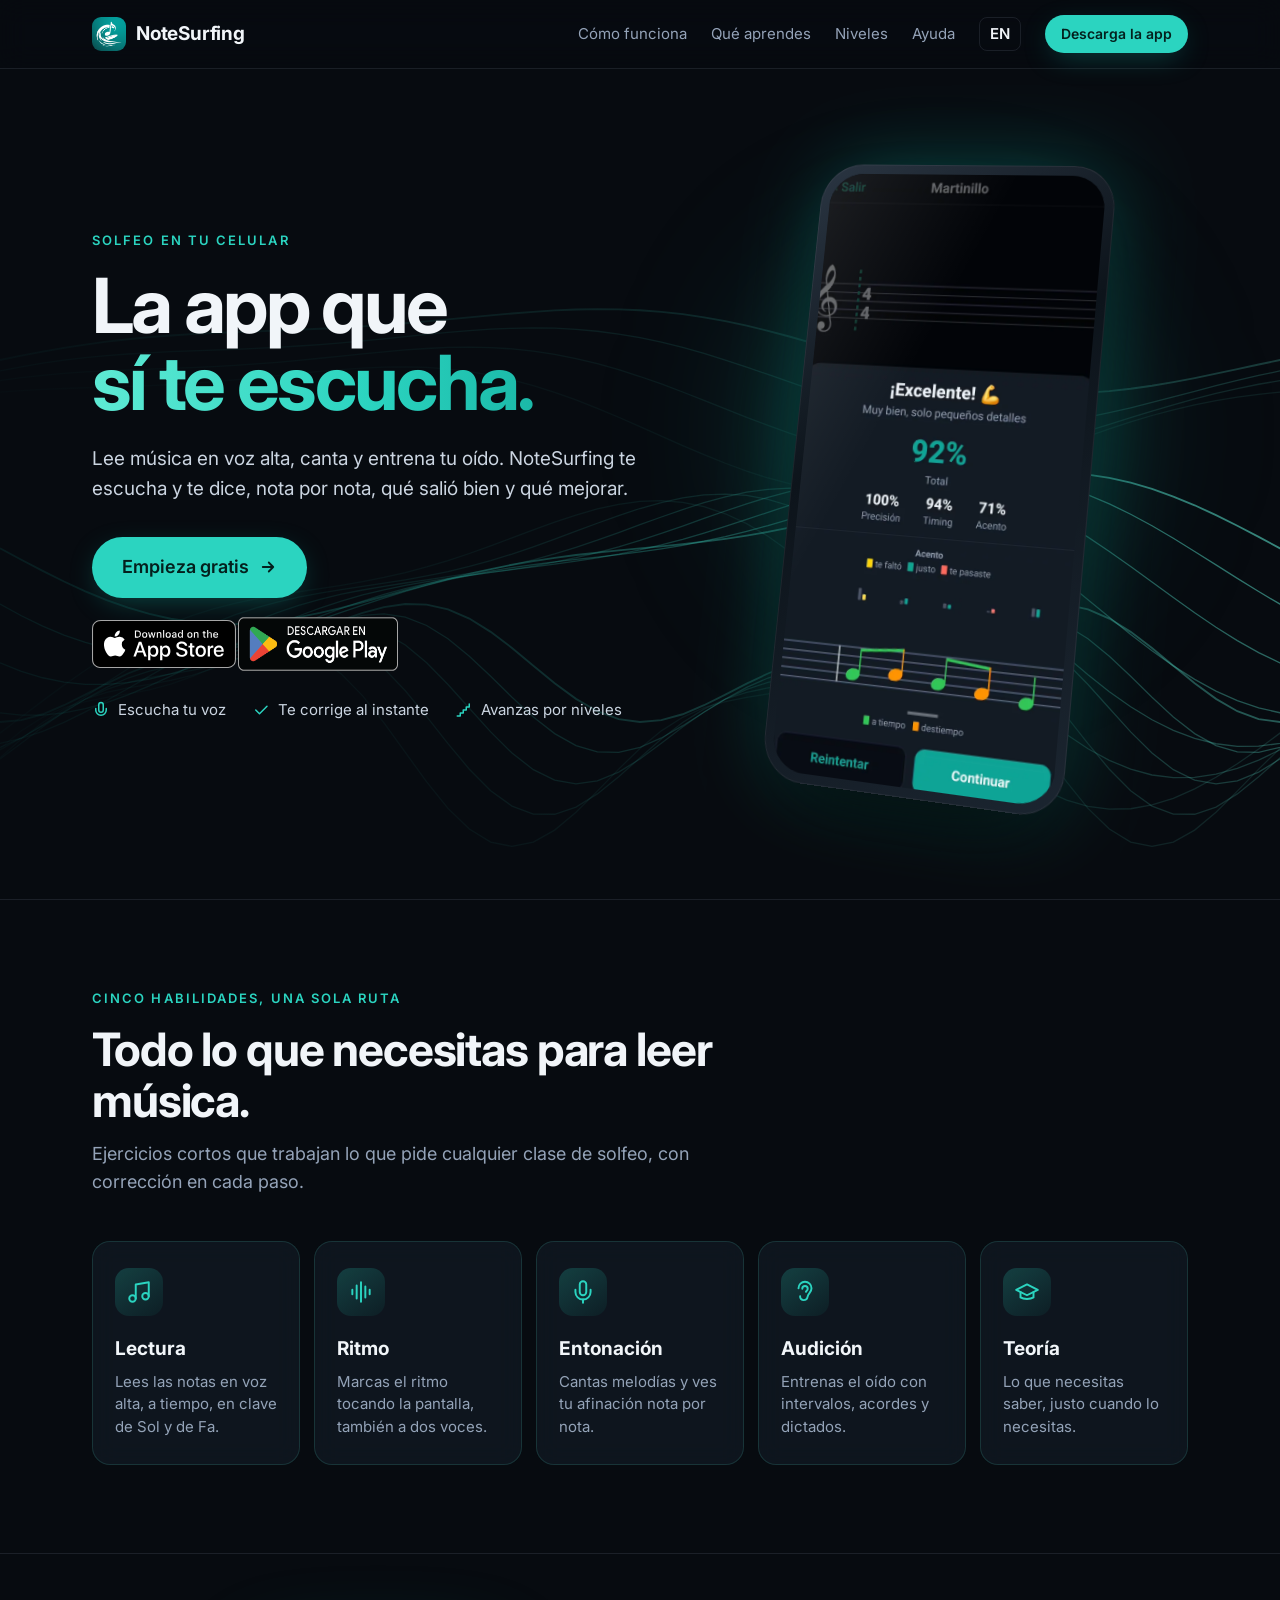
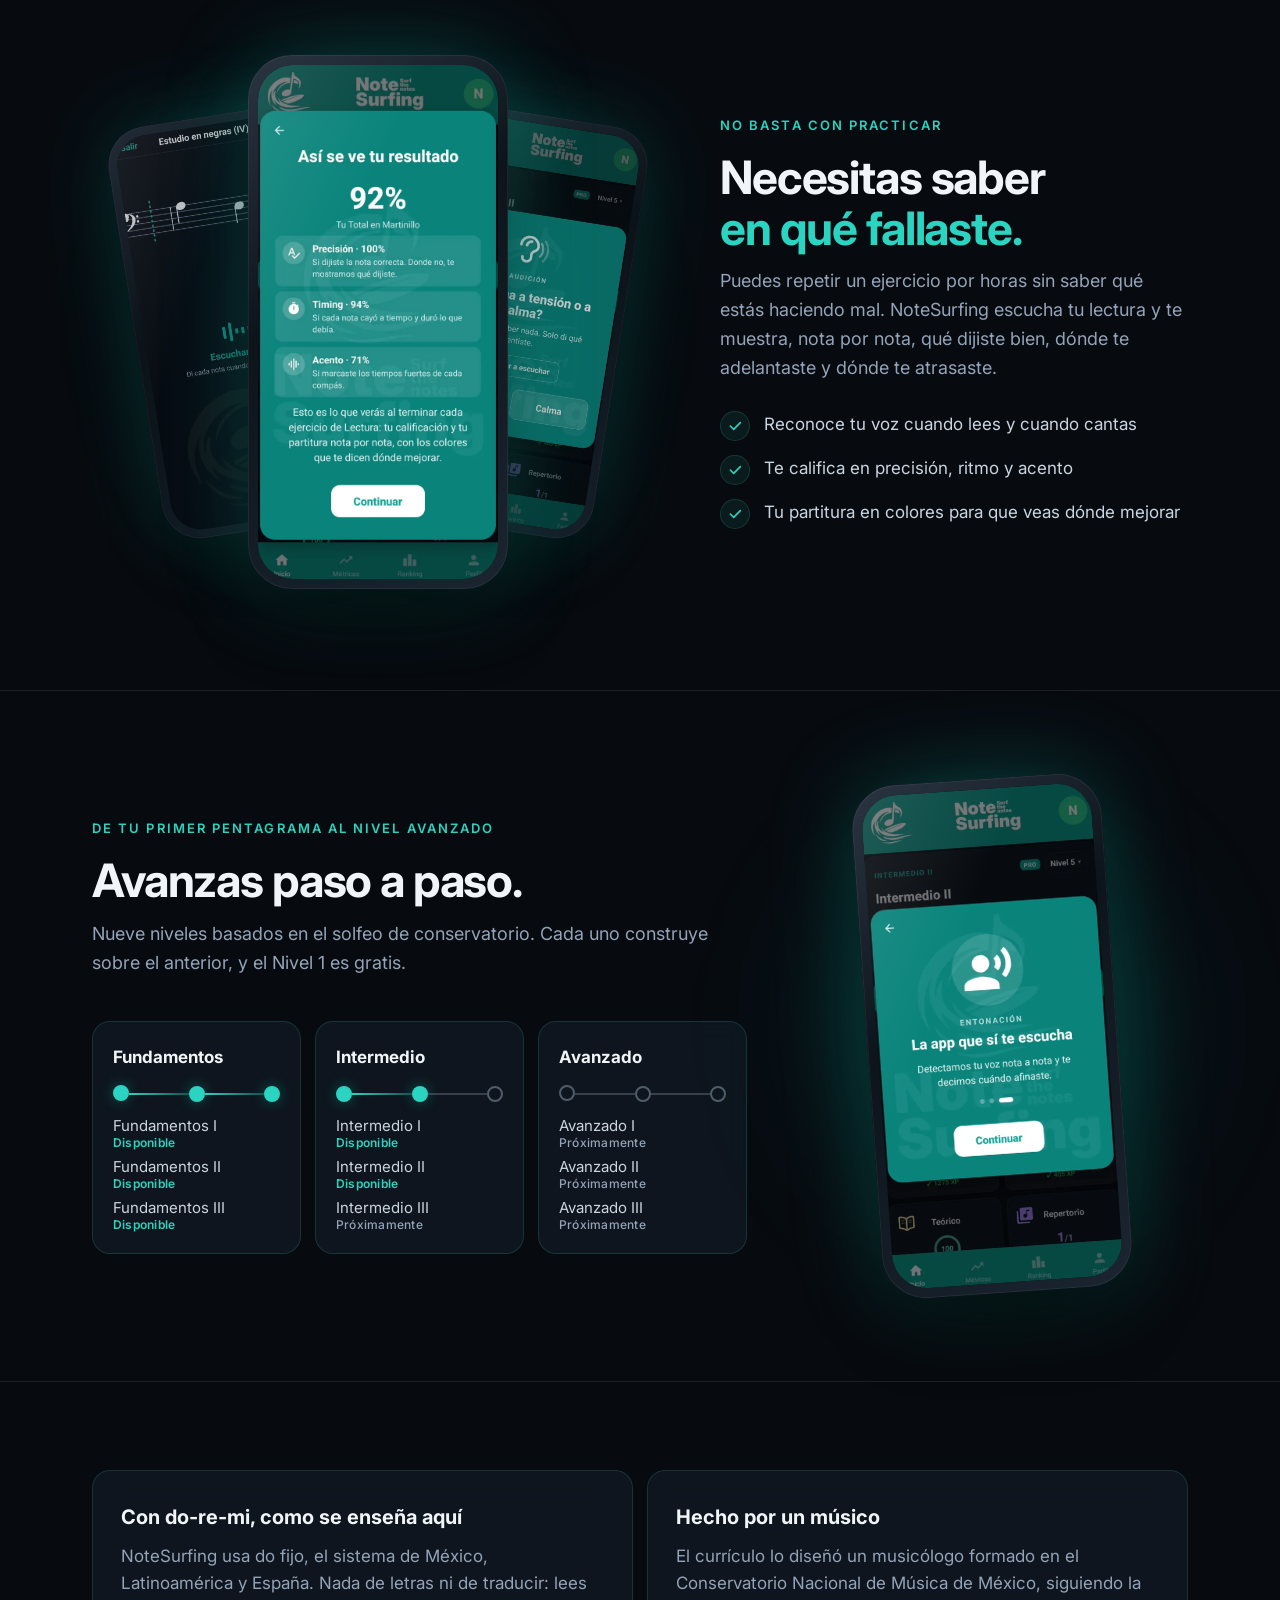
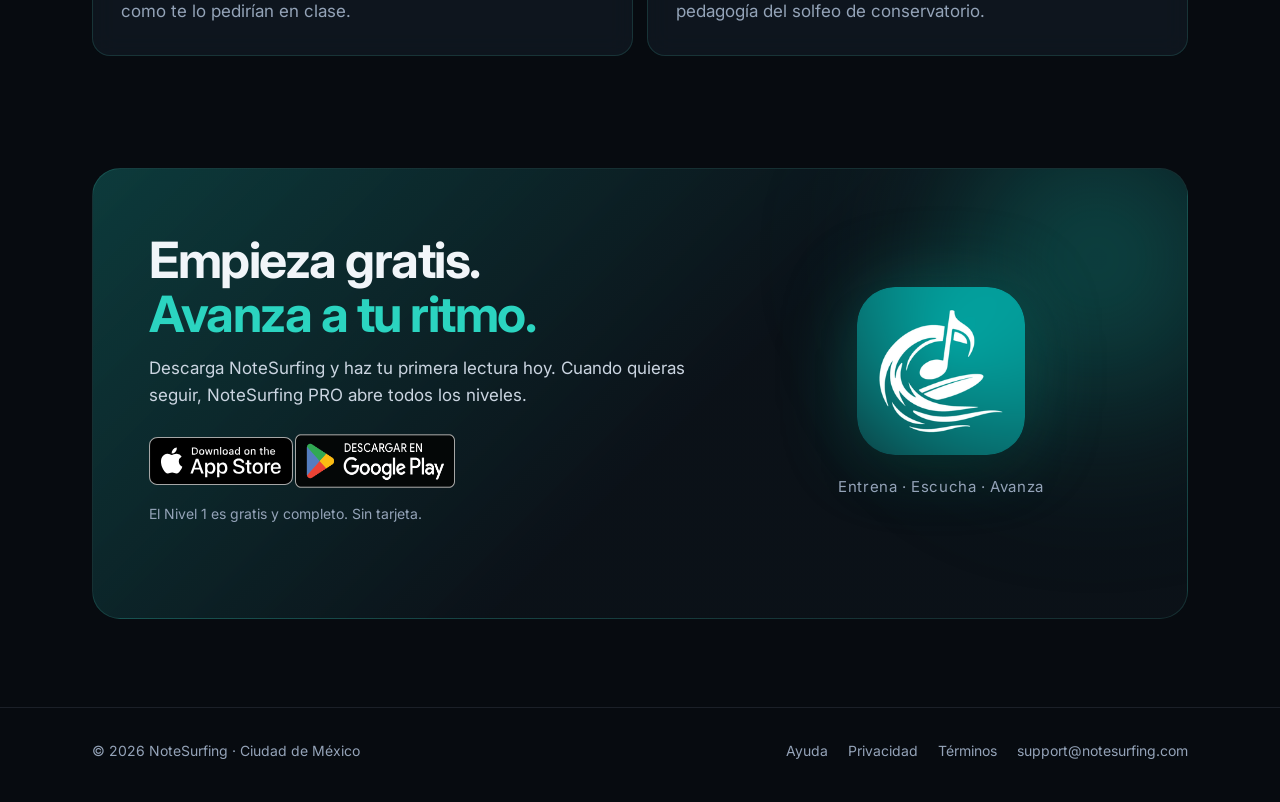
==== index.html @ f4fedfe6 "Portada con pantalla de resultado, sin etiquetas flotantes; abanico con el desglose del resultado Co" ====
<!DOCTYPE html>
<html lang="es">
<head>
  <meta charset="UTF-8">
  <meta name="viewport" content="width=device-width, initial-scale=1">
  <title>NoteSurfing · La app que sí te escucha</title>
  <meta name="description" content="Aprende a leer música, entona y entrena tu oído. NoteSurfing te escucha y te corrige nota por nota. Nivel 1 gratis en iPhone y Android.">
  <link rel="canonical" href="https://notesurfing.com/">
  <link rel="alternate" hreflang="es" href="https://notesurfing.com/">
  <link rel="alternate" hreflang="en" href="https://notesurfing.com/en/">
  <link rel="icon" href="/favicon.ico" sizes="any">
  <link rel="icon" type="image/png" href="/assets/img/favicon-32.png">
  <link rel="apple-touch-icon" href="/assets/img/apple-touch-icon.png">
  <meta name="theme-color" content="#070B10">
  <meta property="og:type" content="website">
  <meta property="og:site_name" content="NoteSurfing">
  <meta property="og:locale" content="es_MX">
  <meta property="og:url" content="https://notesurfing.com/">
  <meta property="og:title" content="NoteSurfing · La app que sí te escucha">
  <meta property="og:description" content="Lee música en voz alta, canta y entrena tu oído. La app te escucha y te corrige nota por nota. Nivel 1 gratis.">
  <meta property="og:image" content="https://notesurfing.com/assets/img/og.png">
  <meta property="og:image:width" content="1200">
  <meta property="og:image:height" content="630">
  <meta name="twitter:card" content="summary_large_image">
  <link rel="preconnect" href="https://fonts.googleapis.com">
  <link rel="preconnect" href="https://fonts.gstatic.com" crossorigin>
  <link href="https://fonts.googleapis.com/css2?family=Inter:wght@400;500;600;700&display=swap" rel="stylesheet">
  <link rel="stylesheet" href="/assets/site.css">
  <!-- Cloudflare Web Analytics: snippet pendiente -->
</head>
<body>
  <header class="site-header">
    <div class="wrap">
      <a class="brand" href="/"><img src="/assets/img/app-icon.png" alt="">NoteSurfing</a>
      <nav class="nav">
        <a class="hide-md" href="#como-funciona">Cómo funciona</a><a class="hide-md" href="#que-aprendes">Qué aprendes</a><a class="hide-md" href="#niveles">Niveles</a><a class="hide-sm" href="/soporte">Ayuda</a>
        <a class="lang" href="/en/" hreflang="en" lang="en">EN</a>
        <a class="btn btn-primary hide-sm" href="#descargar">Descarga la app</a>
      </nav>
    </div>
  </header>

  <main>
    <section class="hero">
      <div class="waves"><svg class="w1" viewBox="0 0 2880 900" preserveAspectRatio="none" aria-hidden="true"><defs><linearGradient id="wg" x1="0" x2="1"><stop offset="0" stop-color="#10A697" stop-opacity=".2"/><stop offset=".5" stop-color="#5EEAD4"/><stop offset="1" stop-color="#10A697" stop-opacity=".2"/></linearGradient></defs><polyline points="0,520.0 24,532.4 48,544.5 72,556.0 96,566.7 120,576.2 144,584.4 168,591.2 192,596.4 216,599.9 240,601.8 264,602.2 288,601.0 312,598.4 336,594.7 360,590.0 384,584.5 408,578.5 432,572.2 456,565.7 480,559.4 504,553.3 528,547.7 552,542.5 576,537.8 600,533.8 624,530.3 648,527.2 672,524.6 696,522.2 720,520.0 744,517.8 768,515.4 792,512.8 816,509.7 840,506.2 864,502.2 888,497.5 912,492.3 936,486.7 960,480.6 984,474.3 1008,467.8 1032,461.5 1056,455.5 1080,450.0 1104,445.3 1128,441.6 1152,439.0 1176,437.8 1200,438.2 1224,440.1 1248,443.6 1272,448.8 1296,455.6 1320,463.8 1344,473.3 1368,484.0 1392,495.5 1416,507.6 1440,520.0 1464,532.4 1488,544.5 1512,556.0 1536,566.7 1560,576.2 1584,584.4 1608,591.2 1632,596.4 1656,599.9 1680,601.8 1704,602.2 1728,601.0 1752,598.4 1776,594.7 1800,590.0 1824,584.5 1848,578.5 1872,572.2 1896,565.7 1920,559.4 1944,553.3 1968,547.7 1992,542.5 2016,537.8 2040,533.8 2064,530.3 2088,527.2 2112,524.6 2136,522.2 2160,520.0 2184,517.8 2208,515.4 2232,512.8 2256,509.7 2280,506.2 2304,502.2 2328,497.5 2352,492.3 2376,486.7 2400,480.6 2424,474.3 2448,467.8 2472,461.5 2496,455.5 2520,450.0 2544,445.3 2568,441.6 2592,439.0 2616,437.8 2640,438.2 2664,440.1 2688,443.6 2712,448.8 2736,455.6 2760,463.8 2784,473.3 2808,484.0 2832,495.5 2856,507.6 2880,520.0" fill="none" stroke="url(#wg)" stroke-width="2" opacity="0.55"/><polyline points="0,580.5 24,593.1 48,604.4 72,614.1 96,622.1 120,628.2 144,632.3 168,634.5 192,634.7 216,633.2 240,630.0 264,625.4 288,619.5 312,612.7 336,605.3 360,597.4 384,589.4 408,581.5 432,573.9 456,566.7 480,560.2 504,554.3 528,549.2 552,544.8 576,540.9 600,537.6 624,534.7 648,532.1 672,529.5 696,526.8 720,523.9 744,520.5 768,516.7 792,512.3 816,507.2 840,501.5 864,495.3 888,488.5 912,481.5 936,474.3 960,467.3 984,460.5 1008,454.4 1032,449.1 1056,445.0 1080,442.2 1104,441.0 1128,441.5 1152,443.8 1176,448.0 1200,454.1 1224,462.1 1248,471.8 1272,483.0 1296,495.5 1320,509.1 1344,523.4 1368,538.0 1392,552.6 1416,566.9 1440,580.5 1464,593.1 1488,604.4 1512,614.1 1536,622.1 1560,628.2 1584,632.3 1608,634.5 1632,634.7 1656,633.2 1680,630.0 1704,625.4 1728,619.5 1752,612.7 1776,605.3 1800,597.4 1824,589.4 1848,581.5 1872,573.9 1896,566.7 1920,560.2 1944,554.3 1968,549.2 1992,544.8 2016,540.9 2040,537.6 2064,534.7 2088,532.1 2112,529.5 2136,526.8 2160,523.9 2184,520.5 2208,516.7 2232,512.3 2256,507.2 2280,501.5 2304,495.3 2328,488.5 2352,481.5 2376,474.3 2400,467.3 2424,460.5 2448,454.4 2472,449.1 2496,445.0 2520,442.2 2544,441.0 2568,441.5 2592,443.8 2616,448.0 2640,454.1 2664,462.1 2688,471.8 2712,483.0 2736,495.5 2760,509.1 2784,523.4 2808,538.0 2832,552.6 2856,566.9 2880,580.5" fill="none" stroke="url(#wg)" stroke-width="1.4" opacity="0.48"/><polyline points="0,644.3 24,653.4 48,660.4 72,665.1 96,667.5 120,667.7 144,665.8 168,661.8 192,656.2 216,649.2 240,641.0 264,632.0 288,622.5 312,612.8 336,603.1 360,593.9 384,585.2 408,577.2 432,570.0 456,563.7 480,558.2 504,553.5 528,549.5 552,546.1 576,543.0 600,540.0 624,537.1 648,533.9 672,530.4 696,526.3 720,521.6 744,516.2 768,510.2 792,503.5 816,496.3 840,488.7 864,480.9 888,473.3 912,465.9 936,459.3 960,453.5 984,449.0 1008,446.1 1032,444.8 1056,445.5 1080,448.3 1104,453.2 1128,460.2 1152,469.4 1176,480.5 1200,493.4 1224,507.8 1248,523.4 1272,539.8 1296,556.6 1320,573.4 1344,589.9 1368,605.6 1392,620.1 1416,633.1 1440,644.3 1464,653.4 1488,660.4 1512,665.1 1536,667.5 1560,667.7 1584,665.8 1608,661.8 1632,656.2 1656,649.2 1680,641.0 1704,632.0 1728,622.5 1752,612.8 1776,603.1 1800,593.9 1824,585.2 1848,577.2 1872,570.0 1896,563.7 1920,558.2 1944,553.5 1968,549.5 1992,546.1 2016,543.0 2040,540.0 2064,537.1 2088,533.9 2112,530.4 2136,526.3 2160,521.6 2184,516.2 2208,510.2 2232,503.5 2256,496.3 2280,488.7 2304,480.9 2328,473.3 2352,465.9 2376,459.3 2400,453.5 2424,449.0 2448,446.1 2472,444.8 2496,445.5 2520,448.3 2544,453.2 2568,460.2 2592,469.4 2616,480.5 2640,493.4 2664,507.8 2688,523.4 2712,539.8 2736,556.6 2760,573.4 2784,589.9 2808,605.6 2832,620.1 2856,633.1 2880,644.3" fill="none" stroke="url(#wg)" stroke-width="1.4" opacity="0.41"/><polyline points="0,698.4 24,701.0 48,701.0 72,698.6 96,693.9 120,687.3 144,678.9 168,669.3 192,658.6 216,647.3 240,635.8 264,624.4 288,613.4 312,603.0 336,593.4 360,584.8 384,577.2 408,570.6 432,565.0 456,560.3 480,556.2 504,552.7 528,549.4 552,546.2 576,542.9 600,539.2 624,535.0 648,530.2 672,524.6 696,518.3 720,511.4 744,503.8 768,495.8 792,487.6 816,479.5 840,471.7 864,464.6 888,458.5 912,453.7 936,450.6 960,449.4 984,450.3 1008,453.6 1032,459.2 1056,467.2 1080,477.5 1104,490.0 1128,504.6 1152,520.8 1176,538.3 1200,556.8 1224,575.8 1248,594.8 1272,613.4 1296,631.1 1320,647.5 1344,662.2 1368,674.9 1392,685.3 1416,693.1 1440,698.4 1464,701.0 1488,701.0 1512,698.6 1536,693.9 1560,687.3 1584,678.9 1608,669.3 1632,658.6 1656,647.3 1680,635.8 1704,624.4 1728,613.4 1752,603.0 1776,593.4 1800,584.8 1824,577.2 1848,570.6 1872,565.0 1896,560.3 1920,556.2 1944,552.7 1968,549.4 1992,546.2 2016,542.9 2040,539.2 2064,535.0 2088,530.2 2112,524.6 2136,518.3 2160,511.4 2184,503.8 2208,495.8 2232,487.6 2256,479.5 2280,471.7 2304,464.6 2328,458.5 2352,453.7 2376,450.6 2400,449.4 2424,450.3 2448,453.6 2472,459.2 2496,467.2 2520,477.5 2544,490.0 2568,504.6 2592,520.8 2616,538.3 2640,556.8 2664,575.8 2688,594.8 2712,613.4 2736,631.1 2760,647.5 2784,662.2 2808,674.9 2832,685.3 2856,693.1 2880,698.4" fill="none" stroke="url(#wg)" stroke-width="1.4" opacity="0.34"/><polyline points="0,731.7 24,726.2 48,718.5 72,708.8 96,697.5 120,685.1 144,672.0 168,658.6 192,645.2 216,632.3 240,620.1 264,608.8 288,598.7 312,589.7 336,582.0 360,575.4 384,569.8 408,565.2 432,561.2 456,557.6 480,554.3 504,550.8 528,547.1 552,542.9 576,538.0 600,532.4 624,526.1 648,518.9 672,511.2 696,502.9 720,494.4 744,486.0 768,477.9 792,470.4 816,464.1 840,459.1 864,456.0 888,454.8 912,456.0 936,459.7 960,466.0 984,474.9 1008,486.4 1032,500.3 1056,516.5 1080,534.5 1104,553.9 1128,574.5 1152,595.6 1176,616.8 1200,637.5 1224,657.2 1248,675.5 1272,691.9 1296,706.0 1320,717.5 1344,726.2 1368,732.0 1392,734.8 1416,734.6 1440,731.7 1464,726.2 1488,718.5 1512,708.8 1536,697.5 1560,685.1 1584,672.0 1608,658.6 1632,645.2 1656,632.3 1680,620.1 1704,608.8 1728,598.7 1752,589.7 1776,582.0 1800,575.4 1824,569.8 1848,565.2 1872,561.2 1896,557.6 1920,554.3 1944,550.8 1968,547.1 1992,542.9 2016,538.0 2040,532.4 2064,526.1 2088,518.9 2112,511.2 2136,502.9 2160,494.4 2184,486.0 2208,477.9 2232,470.4 2256,464.1 2280,459.1 2304,456.0 2328,454.8 2352,456.0 2376,459.7 2400,466.0 2424,474.9 2448,486.4 2472,500.3 2496,516.5 2520,534.5 2544,553.9 2568,574.5 2592,595.6 2616,616.8 2640,637.5 2664,657.2 2688,675.5 2712,691.9 2736,706.0 2760,717.5 2784,726.2 2808,732.0 2832,734.8 2856,734.6 2880,731.7" fill="none" stroke="url(#wg)" stroke-width="1.4" opacity="0.28"/><polyline points="0,738.6 24,725.7 48,711.5 72,696.4 96,681.0 120,665.6 144,650.7 168,636.5 192,623.5 216,611.7 240,601.3 264,592.3 288,584.7 312,578.3 336,573.0 360,568.6 384,564.7 408,561.2 432,557.8 456,554.1 480,549.9 504,545.2 528,539.7 552,533.3 576,526.2 600,518.4 624,510.1 648,501.4 672,492.8 696,484.5 720,476.8 744,470.3 768,465.3 792,462.1 816,461.1 840,462.6 864,466.8 888,473.8 912,483.6 936,496.2 960,511.5 984,529.1 1008,548.9 1032,570.3 1056,592.8 1080,616.0 1104,639.3 1128,662.0 1152,683.7 1176,703.8 1200,721.9 1224,737.4 1248,750.0 1272,759.6 1296,765.9 1320,768.8 1344,768.5 1368,765.0 1392,758.7 1416,749.7 1440,738.6 1464,725.7 1488,711.5 1512,696.4 1536,681.0 1560,665.6 1584,650.7 1608,636.5 1632,623.5 1656,611.7 1680,601.3 1704,592.3 1728,584.7 1752,578.3 1776,573.0 1800,568.6 1824,564.7 1848,561.2 1872,557.8 1896,554.1 1920,549.9 1944,545.2 1968,539.7 1992,533.3 2016,526.2 2040,518.4 2064,510.1 2088,501.4 2112,492.8 2136,484.5 2160,476.8 2184,470.3 2208,465.3 2232,462.1 2256,461.1 2280,462.6 2304,466.8 2328,473.8 2352,483.6 2376,496.2 2400,511.5 2424,529.1 2448,548.9 2472,570.3 2496,592.8 2520,616.0 2544,639.3 2568,662.0 2592,683.7 2616,703.8 2640,721.9 2664,737.4 2688,750.0 2712,759.6 2736,765.9 2760,768.8 2784,768.5 2808,765.0 2832,758.7 2856,749.7 2880,738.6" fill="none" stroke="url(#wg)" stroke-width="1.4" opacity="0.21"/><polyline points="0,720.5 24,703.0 48,685.5 72,668.4 96,652.3 120,637.4 144,623.8 168,611.9 192,601.6 216,592.9 240,585.6 264,579.7 288,574.8 312,570.7 336,567.1 360,563.7 384,560.1 408,556.2 432,551.6 456,546.3 480,540.2 504,533.3 528,525.6 552,517.3 576,508.7 600,500.0 624,491.6 648,483.9 672,477.3 696,472.3 720,469.1 744,468.3 768,470.2 792,474.8 816,482.5 840,493.2 864,506.9 888,523.5 912,542.6 936,564.0 960,587.3 984,611.7 1008,636.9 1032,662.3 1056,687.0 1080,710.7 1104,732.6 1128,752.2 1152,769.1 1176,782.9 1200,793.2 1224,800.0 1248,803.0 1272,802.5 1296,798.4 1320,791.2 1344,781.0 1368,768.4 1392,753.7 1416,737.6 1440,720.5 1464,703.0 1488,685.5 1512,668.4 1536,652.3 1560,637.4 1584,623.8 1608,611.9 1632,601.6 1656,592.9 1680,585.6 1704,579.7 1728,574.8 1752,570.7 1776,567.1 1800,563.7 1824,560.1 1848,556.2 1872,551.6 1896,546.3 1920,540.2 1944,533.3 1968,525.6 1992,517.3 2016,508.7 2040,500.0 2064,491.6 2088,483.9 2112,477.3 2136,472.3 2160,469.1 2184,468.3 2208,470.2 2232,474.8 2256,482.5 2280,493.2 2304,506.9 2328,523.5 2352,542.6 2376,564.0 2400,587.3 2424,611.7 2448,636.9 2472,662.3 2496,687.0 2520,710.7 2544,732.6 2568,752.2 2592,769.1 2616,782.9 2640,793.2 2664,800.0 2688,803.0 2712,802.5 2736,798.4 2760,791.2 2784,781.0 2808,768.4 2832,753.7 2856,737.6 2880,720.5" fill="none" stroke="url(#wg)" stroke-width="1.4" opacity="0.14"/></svg><svg class="w2" viewBox="0 0 2880 900" preserveAspectRatio="none" aria-hidden="true"><defs><linearGradient id="wg" x1="0" x2="1"><stop offset="0" stop-color="#10A697" stop-opacity=".2"/><stop offset=".5" stop-color="#5EEAD4"/><stop offset="1" stop-color="#10A697" stop-opacity=".2"/></linearGradient></defs><polyline points="0,708.4 24,706.4 48,700.0 72,690.2 96,678.7 120,666.8 144,655.8 168,646.6 192,639.5 216,634.3 240,630.6 264,627.4 288,623.8 312,619.2 336,613.2 360,605.9 384,597.9 408,590.1 432,583.8 456,580.4 480,581.0 504,586.2 528,596.2 552,610.6 576,628.1 600,647.3 624,666.4 648,683.3 672,696.7 696,705.2 720,708.4 744,706.4 768,700.0 792,690.2 816,678.7 840,666.8 864,655.8 888,646.6 912,639.5 936,634.3 960,630.6 984,627.4 1008,623.8 1032,619.2 1056,613.2 1080,605.9 1104,597.9 1128,590.1 1152,583.8 1176,580.4 1200,581.0 1224,586.2 1248,596.2 1272,610.6 1296,628.1 1320,647.3 1344,666.4 1368,683.3 1392,696.7 1416,705.2 1440,708.4 1464,706.4 1488,700.0 1512,690.2 1536,678.7 1560,666.8 1584,655.8 1608,646.6 1632,639.5 1656,634.3 1680,630.6 1704,627.4 1728,623.8 1752,619.2 1776,613.2 1800,605.9 1824,597.9 1848,590.1 1872,583.8 1896,580.4 1920,581.0 1944,586.2 1968,596.2 1992,610.6 2016,628.1 2040,647.3 2064,666.4 2088,683.3 2112,696.7 2136,705.2 2160,708.4 2184,706.4 2208,700.0 2232,690.2 2256,678.7 2280,666.8 2304,655.8 2328,646.6 2352,639.5 2376,634.3 2400,630.6 2424,627.4 2448,623.8 2472,619.2 2496,613.2 2520,605.9 2544,597.9 2568,590.1 2592,583.8 2616,580.4 2640,581.0 2664,586.2 2688,596.2 2712,610.6 2736,628.1 2760,647.3 2784,666.4 2808,683.3 2832,696.7 2856,705.2 2880,708.4" fill="none" stroke="url(#wg)" stroke-width="2" opacity="0.35"/><polyline points="0,735.9 24,725.7 48,712.4 72,697.8 96,683.5 120,670.9 144,660.7 168,653.2 192,647.9 216,644.0 240,640.4 264,636.2 288,630.6 312,623.4 336,615.0 360,606.1 384,598.2 408,592.8 432,591.2 456,594.7 480,603.7 504,618.1 528,637.0 552,658.8 576,681.5 600,703.0 624,721.0 648,734.0 672,740.9 696,741.3 720,735.9 744,725.7 768,712.4 792,697.8 816,683.5 840,670.9 864,660.7 888,653.2 912,647.9 936,644.0 960,640.4 984,636.2 1008,630.6 1032,623.4 1056,615.0 1080,606.1 1104,598.2 1128,592.8 1152,591.2 1176,594.7 1200,603.7 1224,618.1 1248,637.0 1272,658.8 1296,681.5 1320,703.0 1344,721.0 1368,734.0 1392,740.9 1416,741.3 1440,735.9 1464,725.7 1488,712.4 1512,697.8 1536,683.5 1560,670.9 1584,660.7 1608,653.2 1632,647.9 1656,644.0 1680,640.4 1704,636.2 1728,630.6 1752,623.4 1776,615.0 1800,606.1 1824,598.2 1848,592.8 1872,591.2 1896,594.7 1920,603.7 1944,618.1 1968,637.0 1992,658.8 2016,681.5 2040,703.0 2064,721.0 2088,734.0 2112,740.9 2136,741.3 2160,735.9 2184,725.7 2208,712.4 2232,697.8 2256,683.5 2280,670.9 2304,660.7 2328,653.2 2352,647.9 2376,644.0 2400,640.4 2424,636.2 2448,630.6 2472,623.4 2496,615.0 2520,606.1 2544,598.2 2568,592.8 2592,591.2 2616,594.7 2640,603.7 2664,618.1 2688,637.0 2712,658.8 2736,681.5 2760,703.0 2784,721.0 2808,734.0 2832,740.9 2856,741.3 2880,735.9" fill="none" stroke="url(#wg)" stroke-width="1.4" opacity="0.29"/><polyline points="0,748.5 24,731.5 48,713.9 72,697.5 96,683.7 120,673.0 144,665.4 168,660.2 192,656.2 216,652.3 240,647.4 264,640.8 288,632.6 312,623.3 336,614.2 360,606.9 384,603.1 408,604.2 432,611.4 456,624.9 480,644.1 504,667.7 528,693.5 552,719.1 576,742.1 600,760.1 624,771.5 648,775.6 672,772.3 696,762.8 720,748.5 744,731.5 768,713.9 792,697.5 816,683.7 840,673.0 864,665.4 888,660.2 912,656.2 936,652.3 960,647.4 984,640.8 1008,632.6 1032,623.3 1056,614.2 1080,606.9 1104,603.1 1128,604.2 1152,611.4 1176,624.9 1200,644.1 1224,667.7 1248,693.5 1272,719.1 1296,742.1 1320,760.1 1344,771.5 1368,775.6 1392,772.3 1416,762.8 1440,748.5 1464,731.5 1488,713.9 1512,697.5 1536,683.7 1560,673.0 1584,665.4 1608,660.2 1632,656.2 1656,652.3 1680,647.4 1704,640.8 1728,632.6 1752,623.3 1776,614.2 1800,606.9 1824,603.1 1848,604.2 1872,611.4 1896,624.9 1920,644.1 1944,667.7 1968,693.5 1992,719.1 2016,742.1 2040,760.1 2064,771.5 2088,775.6 2112,772.3 2136,762.8 2160,748.5 2184,731.5 2208,713.9 2232,697.5 2256,683.7 2280,673.0 2304,665.4 2328,660.2 2352,656.2 2376,652.3 2400,647.4 2424,640.8 2448,632.6 2472,623.3 2496,614.2 2520,606.9 2544,603.1 2568,604.2 2592,611.4 2616,624.9 2640,644.1 2664,667.7 2688,693.5 2712,719.1 2736,742.1 2760,760.1 2784,771.5 2808,775.6 2832,772.3 2856,762.8 2880,748.5" fill="none" stroke="url(#wg)" stroke-width="1.4" opacity="0.23"/><polyline points="0,747.2 24,726.9 48,709.0 72,694.4 96,683.7 120,676.3 144,671.4 168,667.5 192,663.3 216,657.7 240,650.2 264,641.2 288,631.5 312,622.7 336,616.7 360,615.4 384,620.1 408,631.8 432,650.3 456,674.5 480,702.6 504,731.9 528,759.6 552,782.9 576,799.6 600,808.3 624,808.5 648,800.7 672,786.4 696,767.8 720,747.2 744,726.9 768,709.0 792,694.4 816,683.7 840,676.3 864,671.4 888,667.5 912,663.3 936,657.7 960,650.2 984,641.2 1008,631.5 1032,622.7 1056,616.7 1080,615.4 1104,620.1 1128,631.8 1152,650.3 1176,674.5 1200,702.6 1224,731.9 1248,759.6 1272,782.9 1296,799.6 1320,808.3 1344,808.5 1368,800.7 1392,786.4 1416,767.8 1440,747.2 1464,726.9 1488,709.0 1512,694.4 1536,683.7 1560,676.3 1584,671.4 1608,667.5 1632,663.3 1656,657.7 1680,650.2 1704,641.2 1728,631.5 1752,622.7 1776,616.7 1800,615.4 1824,620.1 1848,631.8 1872,650.3 1896,674.5 1920,702.6 1944,731.9 1968,759.6 1992,782.9 2016,799.6 2040,808.3 2064,808.5 2088,800.7 2112,786.4 2136,767.8 2160,747.2 2184,726.9 2208,709.0 2232,694.4 2256,683.7 2280,676.3 2304,671.4 2328,667.5 2352,663.3 2376,657.7 2400,650.2 2424,641.2 2448,631.5 2472,622.7 2496,616.7 2520,615.4 2544,620.1 2568,631.8 2592,650.3 2616,674.5 2640,702.6 2664,731.9 2688,759.6 2712,782.9 2736,799.6 2760,808.3 2784,808.5 2808,800.7 2832,786.4 2856,767.8 2880,747.2" fill="none" stroke="url(#wg)" stroke-width="1.4" opacity="0.17"/><polyline points="0,737.1 24,718.0 48,703.3 72,692.9 96,686.2 120,681.8 144,678.0 168,673.5 192,667.3 216,659.1 240,649.5 264,639.9 288,632.2 312,628.4 336,630.4 360,639.5 384,656.3 408,680.1 432,709.3 456,741.4 480,773.4 504,802.1 528,824.5 552,838.7 576,843.4 600,838.7 624,825.7 648,806.4 672,783.4 696,759.5 720,737.1 744,718.0 768,703.3 792,692.9 816,686.2 840,681.8 864,678.0 888,673.5 912,667.3 936,659.1 960,649.5 984,639.9 1008,632.2 1032,628.4 1056,630.4 1080,639.5 1104,656.3 1128,680.1 1152,709.3 1176,741.4 1200,773.4 1224,802.1 1248,824.5 1272,838.7 1296,843.4 1320,838.7 1344,825.7 1368,806.4 1392,783.4 1416,759.5 1440,737.1 1464,718.0 1488,703.3 1512,692.9 1536,686.2 1560,681.8 1584,678.0 1608,673.5 1632,667.3 1656,659.1 1680,649.5 1704,639.9 1728,632.2 1752,628.4 1776,630.4 1800,639.5 1824,656.3 1848,680.1 1872,709.3 1896,741.4 1920,773.4 1944,802.1 1968,824.5 1992,838.7 2016,843.4 2040,838.7 2064,825.7 2088,806.4 2112,783.4 2136,759.5 2160,737.1 2184,718.0 2208,703.3 2232,692.9 2256,686.2 2280,681.8 2304,678.0 2328,673.5 2352,667.3 2376,659.1 2400,649.5 2424,639.9 2448,632.2 2472,628.4 2496,630.4 2520,639.5 2544,656.3 2568,680.1 2592,709.3 2616,741.4 2640,773.4 2664,802.1 2688,824.5 2712,838.7 2736,843.4 2760,838.7 2784,825.7 2808,806.4 2832,783.4 2856,759.5 2880,737.1" fill="none" stroke="url(#wg)" stroke-width="1.4" opacity="0.12"/></svg><svg class="w3" viewBox="0 0 2880 900" preserveAspectRatio="none" aria-hidden="true"><defs><linearGradient id="wg" x1="0" x2="1"><stop offset="0" stop-color="#10A697" stop-opacity=".2"/><stop offset=".5" stop-color="#5EEAD4"/><stop offset="1" stop-color="#10A697" stop-opacity=".2"/></linearGradient></defs><polyline points="0,315.7 24,311.0 48,306.6 72,302.6 96,299.0 120,295.8 144,293.2 168,290.9 192,289.1 216,287.6 240,286.4 264,285.5 288,284.6 312,283.7 336,282.8 360,281.8 384,280.6 408,279.2 432,277.6 456,275.8 480,273.8 504,271.6 528,269.4 552,267.2 576,265.2 600,263.4 624,261.9 648,260.9 672,260.5 696,260.7 720,261.7 744,263.4 768,266.0 792,269.4 816,273.6 840,278.5 864,284.1 888,290.2 912,296.8 936,303.6 960,310.5 984,317.4 1008,324.0 1032,330.2 1056,335.8 1080,340.8 1104,344.9 1128,348.2 1152,350.4 1176,351.6 1200,351.9 1224,351.1 1248,349.4 1272,346.9 1296,343.6 1320,339.7 1344,335.3 1368,330.5 1392,325.6 1416,320.6 1440,315.7 1464,311.0 1488,306.6 1512,302.6 1536,299.0 1560,295.8 1584,293.2 1608,290.9 1632,289.1 1656,287.6 1680,286.4 1704,285.5 1728,284.6 1752,283.7 1776,282.8 1800,281.8 1824,280.6 1848,279.2 1872,277.6 1896,275.8 1920,273.8 1944,271.6 1968,269.4 1992,267.2 2016,265.2 2040,263.4 2064,261.9 2088,260.9 2112,260.5 2136,260.7 2160,261.7 2184,263.4 2208,266.0 2232,269.4 2256,273.6 2280,278.5 2304,284.1 2328,290.2 2352,296.8 2376,303.6 2400,310.5 2424,317.4 2448,324.0 2472,330.2 2496,335.8 2520,340.8 2544,344.9 2568,348.2 2592,350.4 2616,351.6 2640,351.9 2664,351.1 2688,349.4 2712,346.9 2736,343.6 2760,339.7 2784,335.3 2808,330.5 2832,325.6 2856,320.6 2880,315.7" fill="none" stroke="url(#wg)" stroke-width="2" opacity="0.22"/><polyline points="0,327.5 24,323.1 48,319.2 72,315.9 96,313.2 120,311.0 144,309.2 168,307.9 192,306.7 216,305.8 240,304.9 264,304.1 288,303.1 312,301.9 336,300.5 360,298.9 384,297.0 408,294.9 432,292.7 456,290.3 480,288.0 504,285.8 528,283.9 552,282.3 576,281.3 600,280.9 624,281.2 648,282.4 672,284.5 696,287.5 720,291.5 744,296.4 768,302.1 792,308.6 816,315.8 840,323.4 864,331.4 888,339.5 912,347.5 936,355.2 960,362.5 984,369.1 1008,374.9 1032,379.8 1056,383.5 1080,386.1 1104,387.5 1128,387.8 1152,386.8 1176,384.7 1200,381.6 1224,377.6 1248,372.8 1272,367.5 1296,361.7 1320,355.7 1344,349.6 1368,343.6 1392,337.9 1416,332.5 1440,327.5 1464,323.1 1488,319.2 1512,315.9 1536,313.2 1560,311.0 1584,309.2 1608,307.9 1632,306.7 1656,305.8 1680,304.9 1704,304.1 1728,303.1 1752,301.9 1776,300.5 1800,298.9 1824,297.0 1848,294.9 1872,292.7 1896,290.3 1920,288.0 1944,285.8 1968,283.9 1992,282.3 2016,281.3 2040,280.9 2064,281.2 2088,282.4 2112,284.5 2136,287.5 2160,291.5 2184,296.4 2208,302.1 2232,308.6 2256,315.8 2280,323.4 2304,331.4 2328,339.5 2352,347.5 2376,355.2 2400,362.5 2424,369.1 2448,374.9 2472,379.8 2496,383.5 2520,386.1 2544,387.5 2568,387.8 2592,386.8 2616,384.7 2640,381.6 2664,377.6 2688,372.8 2712,367.5 2736,361.7 2760,355.7 2784,349.6 2808,343.6 2832,337.9 2856,332.5 2880,327.5" fill="none" stroke="url(#wg)" stroke-width="1.4" opacity="0.18"/><polyline points="0,338.1 24,334.9 48,332.3 72,330.2 96,328.6 120,327.4 144,326.5 168,325.6 192,324.8 216,323.9 240,322.9 264,321.6 288,320.0 312,318.2 336,316.1 360,313.8 384,311.4 408,309.0 432,306.8 456,304.7 480,303.2 504,302.1 528,301.8 552,302.2 576,303.6 600,306.1 624,309.5 648,314.1 672,319.6 696,326.2 720,333.6 744,341.7 768,350.4 792,359.5 816,368.7 840,377.9 864,386.7 888,395.0 912,402.6 936,409.2 960,414.7 984,419.0 1008,422.0 1032,423.6 1056,423.7 1080,422.5 1104,420.0 1128,416.3 1152,411.5 1176,405.9 1200,399.6 1224,392.7 1248,385.6 1272,378.3 1296,371.2 1320,364.3 1344,357.9 1368,352.0 1392,346.7 1416,342.0 1440,338.1 1464,334.9 1488,332.3 1512,330.2 1536,328.6 1560,327.4 1584,326.5 1608,325.6 1632,324.8 1656,323.9 1680,322.9 1704,321.6 1728,320.0 1752,318.2 1776,316.1 1800,313.8 1824,311.4 1848,309.0 1872,306.8 1896,304.7 1920,303.2 1944,302.1 1968,301.8 1992,302.2 2016,303.6 2040,306.1 2064,309.5 2088,314.1 2112,319.6 2136,326.2 2160,333.6 2184,341.7 2208,350.4 2232,359.5 2256,368.7 2280,377.9 2304,386.7 2328,395.0 2352,402.6 2376,409.2 2400,414.7 2424,419.0 2448,422.0 2472,423.6 2496,423.7 2520,422.5 2544,420.0 2568,416.3 2592,411.5 2616,405.9 2640,399.6 2664,392.7 2688,385.6 2712,378.3 2736,371.2 2760,364.3 2784,357.9 2808,352.0 2832,346.7 2856,342.0 2880,338.1" fill="none" stroke="url(#wg)" stroke-width="1.4" opacity="0.13"/><polyline points="0,350.5 24,348.8 48,347.5 72,346.6 96,345.8 120,345.1 144,344.4 168,343.5 192,342.4 216,341.0 240,339.3 264,337.3 288,335.1 312,332.7 336,330.3 360,328.1 384,326.1 408,324.5 432,323.5 456,323.2 480,323.8 504,325.5 528,328.2 552,332.1 576,337.2 600,343.4 624,350.7 648,359.0 672,368.1 696,377.8 720,387.9 744,398.3 768,408.5 792,418.4 816,427.7 840,436.2 864,443.7 888,449.8 912,454.6 936,457.9 960,459.6 984,459.7 1008,458.3 1032,455.3 1056,451.0 1080,445.4 1104,438.9 1128,431.5 1152,423.5 1176,415.2 1200,406.8 1224,398.5 1248,390.4 1272,382.9 1296,375.9 1320,369.7 1344,364.3 1368,359.7 1392,355.9 1416,352.9 1440,350.5 1464,348.8 1488,347.5 1512,346.6 1536,345.8 1560,345.1 1584,344.4 1608,343.5 1632,342.4 1656,341.0 1680,339.3 1704,337.3 1728,335.1 1752,332.7 1776,330.3 1800,328.1 1824,326.1 1848,324.5 1872,323.5 1896,323.2 1920,323.8 1944,325.5 1968,328.2 1992,332.1 2016,337.2 2040,343.4 2064,350.7 2088,359.0 2112,368.1 2136,377.8 2160,387.9 2184,398.3 2208,408.5 2232,418.4 2256,427.7 2280,436.2 2304,443.7 2328,449.8 2352,454.6 2376,457.9 2400,459.6 2424,459.7 2448,458.3 2472,455.3 2496,451.0 2520,445.4 2544,438.9 2568,431.5 2592,423.5 2616,415.2 2640,406.8 2664,398.5 2688,390.4 2712,382.9 2736,375.9 2760,369.7 2784,364.3 2808,359.7 2832,355.9 2856,352.9 2880,350.5" fill="none" stroke="url(#wg)" stroke-width="1.4" opacity="0.09"/></svg></div>
      <div class="wrap">
        <div>
          <span class="eyebrow">Solfeo en tu celular</span>
          <h1>La app que <span class="accent">sí te escucha.</span></h1>
          <p class="lead">Lee música en voz alta, canta y entrena tu oído. NoteSurfing te escucha y te dice, nota por nota, qué salió bien y qué mejorar.</p>
          <div class="hero-cta">
            <a class="btn btn-primary btn-lg" href="#descargar">Empieza gratis <svg viewBox="0 0 24 24" fill="none" stroke="currentColor" stroke-width="2.4" stroke-linecap="round" stroke-linejoin="round"><path d="M5 12h14M13 6l6 6-6 6"/></svg></a>
          </div>
          <div class="stores"><a href="https://apps.apple.com/mx/app/notesurfing/id6761601378"><img class="badge-apple" src="/assets/img/badge-appstore-en.svg" alt="Descargar en el App Store"></a><a href="https://play.google.com/store/apps/details?id=com.notesurfing.app"><img class="badge-play" src="/assets/img/badge-play-es.png" alt="Disponible en Google Play"></a></div>
          <div class="perks"><span><svg viewBox="0 0 24 24"><path d="M12 2a3 3 0 0 0-3 3v7a3 3 0 0 0 6 0V5a3 3 0 0 0-3-3z"/><path d="M19 10v2a7 7 0 0 1-14 0v-2"/></svg>Escucha tu voz</span><span><svg viewBox="0 0 24 24"><path d="M5 12l5 5L20 7"/></svg>Te corrige al instante</span><span><svg viewBox="0 0 24 24"><path d="M3 20h4v-4h4v-4h4V8h4V4"/></svg>Avanzas por niveles</span></div>
        </div>
        <div class="hero-visual">
          <div class="glow-blob"></div>
          <div class="phone "><div class="screen"><img src="/assets/img/app/resultado.webp" alt="Resultado de una lectura en NoteSurfing: ¡Excelente! 92%, con la partitura en colores" width="640" height="1316"></div></div>
        </div>
      </div>
    </section>

    <section class="section-line" id="que-aprendes">
      <div class="wrap">
        <div class="section-head">
          <span class="eyebrow">Cinco habilidades, una sola ruta</span>
          <h2>Todo lo que necesitas para leer música.</h2>
          <p>Ejercicios cortos que trabajan lo que pide cualquier clase de solfeo, con corrección en cada paso.</p>
        </div>
        <div class="skills"><div class="skill glass"><div class="ico"><svg viewBox="0 0 24 24"><path d="M9 18V5l12-2v13"/><circle cx="6" cy="18" r="3"/><circle cx="18" cy="16" r="3"/></svg></div><h3>Lectura</h3><p>Lees las notas en voz alta, a tiempo, en clave de Sol y de Fa.</p></div><div class="skill glass"><div class="ico"><svg viewBox="0 0 24 24"><path d="M4 10v4M8 6v12M12 3v18M16 7v10M20 10v4"/></svg></div><h3>Ritmo</h3><p>Marcas el ritmo tocando la pantalla, también a dos voces.</p></div><div class="skill glass"><div class="ico"><svg viewBox="0 0 24 24"><path d="M12 2a3 3 0 0 0-3 3v7a3 3 0 0 0 6 0V5a3 3 0 0 0-3-3z"/><path d="M19 10v2a7 7 0 0 1-14 0v-2"/><path d="M12 19v3"/></svg></div><h3>Entonación</h3><p>Cantas melodías y ves tu afinación nota por nota.</p></div><div class="skill glass"><div class="ico"><svg viewBox="0 0 24 24"><path d="M6 8.5a6 6 0 1 1 12 0c0 4-3 4.5-3.5 7.5-.4 2.2-2 3.5-3.8 3.5A3.2 3.2 0 0 1 7.5 16"/><path d="M9.5 9a2.5 2.5 0 0 1 5 0c0 1.4-1.2 2-1.6 2.8"/></svg></div><h3>Audición</h3><p>Entrenas el oído con intervalos, acordes y dictados.</p></div><div class="skill glass"><div class="ico"><svg viewBox="0 0 24 24"><path d="M22 10 12 5 2 10l10 5 10-5z"/><path d="M6 12v5c3 2 9 2 12 0v-5"/></svg></div><h3>Teoría</h3><p>Lo que necesitas saber, justo cuando lo necesitas.</p></div></div>
      </div>
    </section>

    <section class="feedback section-line" id="como-funciona">
      <div class="wrap">
        <div class="fan">
          <div class="glow-blob"></div>
          <div class="phone p-left"><div class="screen"><img src="/assets/img/app/lectura_fa.webp" alt="Lectura en clave de Fa" width="640" height="1316" loading="lazy"></div></div>
          <div class="phone p-center"><div class="screen"><img src="/assets/img/app/resumen.webp" alt="Explicación del resultado: precisión, timing y acento" width="640" height="1316" loading="lazy"></div></div>
          <div class="phone p-right"><div class="screen"><img src="/assets/img/app/audicion.webp" alt="Pregunta de audición" width="640" height="1316" loading="lazy"></div></div>
        </div>
        <div>
          <span class="eyebrow">No basta con practicar</span>
          <div class="section-head" style="margin-bottom:0">
            <h2>Necesitas saber <span class="accent">en qué fallaste.</span></h2>
            <p>Puedes repetir un ejercicio por horas sin saber qué estás haciendo mal. NoteSurfing escucha tu lectura y te muestra, nota por nota, qué dijiste bien, dónde te adelantaste y dónde te atrasaste.</p>
          </div>
          <ul class="checks"><li><span class="tick"><svg viewBox="0 0 24 24"><path d="M5 12l5 5L20 7"/></svg></span><span>Reconoce tu voz cuando lees y cuando cantas</span></li><li><span class="tick"><svg viewBox="0 0 24 24"><path d="M5 12l5 5L20 7"/></svg></span><span>Te califica en precisión, ritmo y acento</span></li><li><span class="tick"><svg viewBox="0 0 24 24"><path d="M5 12l5 5L20 7"/></svg></span><span>Tu partitura en colores para que veas dónde mejorar</span></li></ul>
        </div>
      </div>
    </section>

    <section class="levels section-line" id="niveles">
      <div class="wrap">
        <div>
          <div class="section-head">
            <span class="eyebrow">De tu primer pentagrama al nivel avanzado</span>
            <h2>Avanzas paso a paso.</h2>
            <p>Nueve niveles basados en el solfeo de conservatorio. Cada uno construye sobre el anterior, y el Nivel 1 es gratis.</p>
          </div>
          <div class="track"><div class="stage glass"><h3>Fundamentos</h3><div class="dots"><i class=""></i><b class=""></b><i class=""></i><b class=""></b><i class=""></i></div><ul><li>Fundamentos I<small class="">Disponible</small></li><li>Fundamentos II<small class="">Disponible</small></li><li>Fundamentos III<small class="">Disponible</small></li></ul></div><div class="stage glass"><h3>Intermedio</h3><div class="dots"><i class=""></i><b class=""></b><i class=""></i><b class="soon"></b><i class="soon"></i></div><ul><li>Intermedio I<small class="">Disponible</small></li><li>Intermedio II<small class="">Disponible</small></li><li>Intermedio III<small class="soon">Próximamente</small></li></ul></div><div class="stage glass"><h3>Avanzado</h3><div class="dots"><i class="soon"></i><b class="soon"></b><i class="soon"></i><b class="soon"></b><i class="soon"></i></div><ul><li>Avanzado I<small class="soon">Próximamente</small></li><li>Avanzado II<small class="soon">Próximamente</small></li><li>Avanzado III<small class="soon">Próximamente</small></li></ul></div></div>
        </div>
        <div class="levels-visual">
          <div class="glow-blob"></div>
          <div class="phone "><div class="screen"><img src="/assets/img/app/entonacion.webp" alt="Pantalla de entonación de NoteSurfing" width="640" height="1316" loading="lazy"></div></div>
        </div>
      </div>
    </section>

    <section class="section-line">
      <div class="wrap"><div class="origin"><div class="glass"><h3>Con do-re-mi, como se enseña aquí</h3><p>NoteSurfing usa do fijo, el sistema de México, Latinoamérica y España. Nada de letras ni de traducir: lees como te lo pedirían en clase.</p></div><div class="glass"><h3>Hecho por un músico</h3><p>El currículo lo diseñó un musicólogo formado en el Conservatorio Nacional de Música de México, siguiendo la pedagogía del solfeo de conservatorio.</p></div></div></div>
    </section>

    <section id="descargar" style="padding-top:24px">
      <div class="wrap">
        <div class="cta-band">
          <div class="glow-blob" style="width:420px;height:420px;right:-120px;top:-120px"></div>
          <div>
            <h2>Empieza gratis.<br><span class="accent">Avanza a tu ritmo.</span></h2>
            <p>Descarga NoteSurfing y haz tu primera lectura hoy. Cuando quieras seguir, NoteSurfing PRO abre todos los niveles.</p>
            <div class="stores"><a href="https://apps.apple.com/mx/app/notesurfing/id6761601378"><img class="badge-apple" src="/assets/img/badge-appstore-en.svg" alt="Descargar en el App Store"></a><a href="https://play.google.com/store/apps/details?id=com.notesurfing.app"><img class="badge-play" src="/assets/img/badge-play-es.png" alt="Disponible en Google Play"></a></div>
            <p class="free">El Nivel 1 es gratis y completo. Sin tarjeta.</p>
          </div>
          <div class="cta-icon">
            <img src="/assets/img/app-icon.png" alt="NoteSurfing" width="168" height="168" loading="lazy">
            <span>Entrena · Escucha · Avanza</span>
          </div>
        </div>
      </div>
    </section>
  </main>

  <footer class="site-footer">
    <div class="wrap">
      <span>© 2026 NoteSurfing · Ciudad de México</span>
      <nav><a href="/soporte">Ayuda</a><a href="/privacidad">Privacidad</a><a href="/terminos">Términos</a><a href="mailto:support@notesurfing.com">support@notesurfing.com</a></nav>
    </div>
  </footer>
</body>
</html>
---- assets/site.css ----
/* NoteSurfing · notesurfing.com — tema oscuro con acento turquesa (colores de la app) */
:root {
  --bg: #070B10;
  --bg-2: #0B1118;
  --surface: rgba(21, 32, 42, 0.55);
  --surface-solid: #111A23;
  --border: rgba(94, 234, 212, 0.14);
  --border-soft: rgba(148, 163, 184, 0.14);
  --text: #F1F5F9;
  --muted: #94A3B8;
  --accent: #2BD4C0;
  --accent-2: #10A697;
  --accent-ink: #04201D;
  --glow: rgba(16, 166, 151, 0.45);
  --radius: 18px;
  --max: 1160px;
  color-scheme: dark;
}

* { box-sizing: border-box; margin: 0; padding: 0; }
html { -webkit-text-size-adjust: 100%; scroll-behavior: smooth; }
body {
  font-family: "Inter", -apple-system, BlinkMacSystemFont, "Segoe UI", Roboto, sans-serif;
  background: var(--bg);
  color: var(--text);
  line-height: 1.6;
  font-size: 17px;
  overflow-x: hidden;
}
a { color: var(--accent); text-decoration: none; }
a:hover { text-decoration: underline; }
img { max-width: 100%; display: block; }

.wrap { max-width: var(--max); margin: 0 auto; padding: 0 16px; position: relative; }
@media (min-width: 720px) { .wrap { padding: 0 32px; } }

.accent { color: var(--accent); }
.eyebrow {
  display: block; font-size: 13px; font-weight: 600; letter-spacing: 0.16em;
  text-transform: uppercase; color: var(--accent); margin-bottom: 16px;
}

/* ---------- Header ---------- */
.site-header {
  position: sticky; top: 0; z-index: 20;
  background: rgba(7, 11, 16, 0.72);
  backdrop-filter: saturate(140%) blur(14px);
  -webkit-backdrop-filter: saturate(140%) blur(14px);
  border-bottom: 1px solid var(--border-soft);
}
.site-header .wrap { display: flex; align-items: center; justify-content: space-between; height: 68px; gap: 16px; }
.brand { display: flex; align-items: center; gap: 10px; color: var(--text); font-weight: 700; font-size: 19px; letter-spacing: -0.01em; }
.brand:hover { text-decoration: none; }
.brand img { width: 34px; height: 34px; border-radius: 9px; }
.nav { display: flex; align-items: center; gap: 24px; font-size: 15px; }
.nav a { color: var(--muted); }
.nav a:hover { color: var(--text); text-decoration: none; }
.nav .lang { border: 1px solid var(--border-soft); border-radius: 8px; padding: 4px 10px; font-weight: 600; color: var(--text); }
.btn {
  display: inline-flex; align-items: center; gap: 10px; font-weight: 600;
  border-radius: 999px; transition: transform .15s ease, box-shadow .15s ease, background .15s ease;
}
.btn:hover { text-decoration: none; transform: translateY(-1px); }
.btn-primary { background: var(--accent); color: var(--accent-ink); padding: 10px 20px; box-shadow: 0 8px 30px -8px var(--glow); }
.btn-primary:hover { background: #4FE3D1; color: var(--accent-ink); }
.btn-lg { padding: 16px 30px; font-size: 18px; }
.btn svg { width: 18px; height: 18px; }
.nav .btn-primary { color: var(--accent-ink); font-size: 14px; padding: 8px 16px; }
@media (max-width: 860px) { .nav .hide-md { display: none; } }
@media (max-width: 520px) { .nav .hide-sm { display: none; } }

/* ---------- Ondas de fondo ---------- */
.waves { position: absolute; inset: 0; overflow: hidden; pointer-events: none; z-index: 0; }
.waves svg { position: absolute; left: 0; width: 200%; height: 100%; }
.waves .w1 { animation: drift 38s linear infinite; }
.waves .w2 { animation: drift 54s linear infinite reverse; }
.waves .w3 { animation: drift 70s linear infinite; }
@keyframes drift { from { transform: translateX(0); } to { transform: translateX(-50%); } }
@media (prefers-reduced-motion: reduce) { .waves svg { animation: none !important; } }
.glow-blob {
  position: absolute; border-radius: 50%; filter: blur(80px); pointer-events: none; z-index: 0;
  background: radial-gradient(circle, rgba(16,166,151,.55), rgba(16,166,151,0) 70%);
}

/* ---------- Hero ---------- */
.hero { position: relative; padding: 56px 0 72px; overflow: hidden; }
.hero .wrap { display: grid; gap: 40px; align-items: center; z-index: 1; }
@media (min-width: 900px) { .hero .wrap { grid-template-columns: 1.05fr 0.95fr; } .hero { padding: 88px 0 104px; } }
.hero h1 { font-size: clamp(42px, 7.2vw, 76px); line-height: 1.02; letter-spacing: -0.035em; font-weight: 700; margin-bottom: 22px; }
.hero h1 .accent { display: block; background: linear-gradient(90deg, #5EEAD4, #2BD4C0 50%, #10A697); -webkit-background-clip: text; background-clip: text; color: transparent; }
.hero .lead { font-size: 19px; color: #CBD5E1; max-width: 33em; margin-bottom: 32px; }
.hero-cta { display: flex; flex-wrap: wrap; align-items: center; gap: 16px; margin-bottom: 22px; }
.stores { display: flex; flex-wrap: wrap; align-items: center; gap: 12px; }
.stores a { display: block; transition: transform .15s ease; }
.stores a:hover { transform: translateY(-1px); }
.stores .badge-apple { height: 48px; width: auto; }
.stores .badge-play { height: 70px; width: auto; margin: -11px -10px; } /* el PNG de Google trae margen propio */
.perks { display: flex; flex-wrap: wrap; gap: 10px 26px; margin-top: 30px; font-size: 15px; color: #CBD5E1; }
.perks span { display: inline-flex; align-items: center; gap: 8px; }
.perks svg { width: 18px; height: 18px; stroke: var(--accent); fill: none; stroke-width: 2; stroke-linecap: round; stroke-linejoin: round; }

/* ---------- Teléfonos ---------- */
.phone {
  position: relative; width: 290px; aspect-ratio: 1056 / 2172;
  border-radius: 44px; padding: 10px;
  background: linear-gradient(145deg, #2A3542, #0D141B 40%, #1B2530);
  box-shadow: 0 0 0 1px rgba(255,255,255,.06) inset, 0 40px 80px -30px rgba(0,0,0,.8), 0 0 90px -10px var(--glow);
}
.phone .screen { width: 100%; height: 100%; border-radius: 35px; overflow: hidden; background: #0B0F14; position: relative; }
.phone .screen img { width: 100%; height: 100%; object-fit: cover; object-position: top; }
.phone::after { /* reflejo */
  content: ""; position: absolute; inset: 10px; border-radius: 35px; pointer-events: none;
  background: linear-gradient(115deg, rgba(255,255,255,.10), rgba(255,255,255,0) 35%);
}
.hero-visual { position: relative; display: flex; justify-content: center; perspective: 1400px; min-height: 520px; }
.hero-visual .phone { transform: rotateY(-16deg) rotateX(6deg) rotateZ(4deg); width: min(310px, 72vw); }
.hero-visual .glow-blob { width: 420px; height: 420px; top: 10%; left: 50%; transform: translateX(-50%); }

/* ---------- Secciones ---------- */
section { position: relative; padding: 88px 0; }
.section-line { border-top: 1px solid var(--border-soft); }
.section-head { max-width: 640px; margin-bottom: 44px; position: relative; z-index: 1; }
.section-head h2 { font-size: clamp(30px, 4.6vw, 46px); line-height: 1.1; letter-spacing: -0.025em; margin-bottom: 14px; }
.section-head p { color: var(--muted); font-size: 18px; }

.glass {
  background: var(--surface); border: 1px solid var(--border); border-radius: var(--radius);
  backdrop-filter: blur(12px); -webkit-backdrop-filter: blur(12px);
}

/* Módulos */
.skills { display: grid; gap: 14px; grid-template-columns: repeat(auto-fit, minmax(190px, 1fr)); position: relative; z-index: 1; }
.skill { padding: 26px 22px; transition: border-color .2s ease, transform .2s ease; }
.skill:hover { border-color: rgba(94, 234, 212, .4); transform: translateY(-3px); }
.skill .ico {
  width: 48px; height: 48px; border-radius: 14px; margin-bottom: 18px;
  display: flex; align-items: center; justify-content: center;
  background: linear-gradient(145deg, rgba(43,212,192,.22), rgba(16,166,151,.06)); color: var(--accent);
}
.skill .ico svg { width: 26px; height: 26px; stroke: currentColor; fill: none; stroke-width: 1.8; stroke-linecap: round; stroke-linejoin: round; }
.skill h3 { font-size: 19px; margin-bottom: 6px; }
.skill p { color: var(--muted); font-size: 15px; line-height: 1.5; }

/* Corrección real */
.feedback .wrap { display: grid; gap: 56px; align-items: center; }
@media (min-width: 960px) { .feedback .wrap { grid-template-columns: 1.1fr 0.9fr; } }
.fan { position: relative; height: 560px; display: flex; justify-content: center; align-items: center; perspective: 1400px; }
.fan .phone { position: absolute; width: 230px; }
.fan .p-left { transform: translateX(-62%) rotate(-9deg) scale(.88); opacity: .78; }
.fan .p-right { transform: translateX(62%) rotate(9deg) scale(.88); opacity: .78; }
.fan .p-center { z-index: 2; width: 260px; }
.fan .glow-blob { width: 380px; height: 380px; left: 50%; top: 50%; transform: translate(-50%, -50%); }
@media (max-width: 560px) {
  .fan { height: 470px; }
  .fan .phone { width: 180px; }
  .fan .p-center { width: 210px; }
  .fan .p-left { transform: translateX(-48%) rotate(-9deg) scale(.86); }
  .fan .p-right { transform: translateX(48%) rotate(9deg) scale(.86); }
}
.checks { list-style: none; display: grid; gap: 14px; margin-top: 28px; }
.checks li { display: flex; gap: 14px; align-items: flex-start; color: #CBD5E1; }
.checks .tick {
  flex: none; width: 30px; height: 30px; border-radius: 50%; border: 1px solid var(--border);
  display: flex; align-items: center; justify-content: center; color: var(--accent); background: rgba(43,212,192,.08);
}
.checks .tick svg { width: 16px; height: 16px; stroke: currentColor; fill: none; stroke-width: 2.4; stroke-linecap: round; stroke-linejoin: round; }

/* Niveles */
.levels .wrap { display: grid; gap: 48px; align-items: center; }
@media (min-width: 960px) { .levels .wrap { grid-template-columns: 1.25fr 0.75fr; } }
.track { position: relative; display: grid; grid-template-columns: repeat(3, 1fr); gap: 14px; }
@media (max-width: 640px) { .track { grid-template-columns: 1fr; } }
.stage { padding: 22px 20px 20px; }
.stage h3 { font-size: 17px; margin-bottom: 14px; }
.stage .dots { display: flex; align-items: center; gap: 0; margin-bottom: 14px; }
.stage .dots i { width: 16px; height: 16px; border-radius: 50%; border: 2px solid var(--accent); background: var(--accent); box-shadow: 0 0 14px var(--glow); flex: none; }
.stage .dots i.soon { background: transparent; box-shadow: none; border-color: rgba(148,163,184,.5); }
.stage .dots b { flex: 1; height: 2px; background: linear-gradient(90deg, var(--accent), rgba(43,212,192,.3)); }
.stage .dots b.soon { background: rgba(148,163,184,.3); }
.stage ul { list-style: none; font-size: 15px; }
.stage li { display: flex; flex-direction: column; color: #CBD5E1; line-height: 1.3; }
.stage li + li { margin-top: 6px; }
.stage li small { color: var(--accent); font-size: 12px; font-weight: 600; letter-spacing: .02em; }
.stage li small.soon { color: var(--muted); font-weight: 500; }
.levels-visual { display: flex; justify-content: center; position: relative; }
.levels-visual .phone { width: 250px; transform: rotate(-4deg); }
.levels-visual .glow-blob { width: 340px; height: 340px; top: 15%; left: 50%; transform: translateX(-50%); }
@media (max-width: 959px) { .levels-visual { display: none; } }

/* Origen */
.origin { display: grid; gap: 14px; }
@media (min-width: 760px) { .origin { grid-template-columns: 1fr 1fr; } }
.origin .glass { padding: 30px 28px; }
.origin h3 { font-size: 20px; margin-bottom: 10px; }
.origin p { color: var(--muted); }

/* CTA final */
.cta-band { position: relative; overflow: hidden; border-radius: 28px; padding: 48px 28px; display: grid; gap: 32px; align-items: center;
  background: linear-gradient(135deg, rgba(16,166,151,.28), rgba(11,17,24,.9) 55%), var(--bg-2); border: 1px solid var(--border); }
@media (min-width: 900px) { .cta-band { grid-template-columns: 1.2fr 0.8fr; padding: 64px 56px; } }
.cta-band h2 { font-size: clamp(32px, 4.8vw, 50px); line-height: 1.08; letter-spacing: -0.03em; margin-bottom: 14px; position: relative; z-index: 1; }
.cta-band p { color: #CBD5E1; margin-bottom: 28px; position: relative; z-index: 1; }
.cta-band .stores { position: relative; z-index: 1; }
.cta-band .free { margin-top: 18px; font-size: 14px; color: var(--muted); }
.cta-icon { justify-self: center; position: relative; z-index: 1; text-align: center; }
.cta-icon img { width: 168px; height: 168px; border-radius: 38px; box-shadow: 0 0 80px -6px var(--glow), 0 30px 60px -30px rgba(0,0,0,.9); margin: 0 auto 18px; }
.cta-icon span { color: var(--muted); font-size: 15px; letter-spacing: .04em; }

/* ---------- Footer ---------- */
.site-footer { border-top: 1px solid var(--border-soft); padding: 32px 0 40px; font-size: 14px; color: var(--muted); }
.site-footer .wrap { display: flex; flex-wrap: wrap; gap: 16px 32px; justify-content: space-between; align-items: center; }
.site-footer nav { display: flex; flex-wrap: wrap; gap: 8px 20px; }
.site-footer a { color: var(--muted); }
.site-footer a:hover { color: var(--text); }

/* ---------- Legal / documentos ---------- */
.doc { max-width: 760px; margin: 0 auto; padding: 56px 16px 88px; position: relative; }
.doc h1 { font-size: clamp(32px, 5vw, 44px); letter-spacing: -0.025em; margin-bottom: 8px; }
.doc .meta { color: var(--muted); font-size: 14px; margin-bottom: 8px; }
.doc .alt-lang { font-size: 14px; margin-bottom: 40px; }
.doc h2 { font-size: 20px; margin: 44px 0 12px; padding-bottom: 8px; border-bottom: 1px solid var(--border-soft); }
.doc h3 { font-size: 17px; margin: 28px 0 8px; }
.doc p { margin-bottom: 14px; color: #CBD5E1; }
.doc ul { padding-left: 22px; margin-bottom: 14px; color: #CBD5E1; }
.doc li { margin-bottom: 6px; }
.doc strong { color: var(--text); }
.doc .note { background: rgba(43,212,192,.08); border-left: 3px solid var(--accent); border-radius: 8px; padding: 14px 18px; margin: 20px 0; font-size: 16px; color: #CBD5E1; }
.doc .contact-box { background: var(--surface-solid); border: 1px solid var(--border); border-radius: var(--radius); padding: 20px 24px; margin: 8px 0 32px; color: #CBD5E1; }
.doc .contact-box strong { display: block; margin-bottom: 4px; }

/* ---------- 404 ---------- */
.notfound { min-height: 62vh; display: flex; flex-direction: column; align-items: center; justify-content: center; text-align: center; padding: 64px 16px; gap: 12px; }
.notfound h1 { font-size: 88px; letter-spacing: -0.04em; background: linear-gradient(90deg, #5EEAD4, #10A697); -webkit-background-clip: text; background-clip: text; color: transparent; }
.notfound p { color: var(--muted); }

.feedback h2 .accent { display: block; }
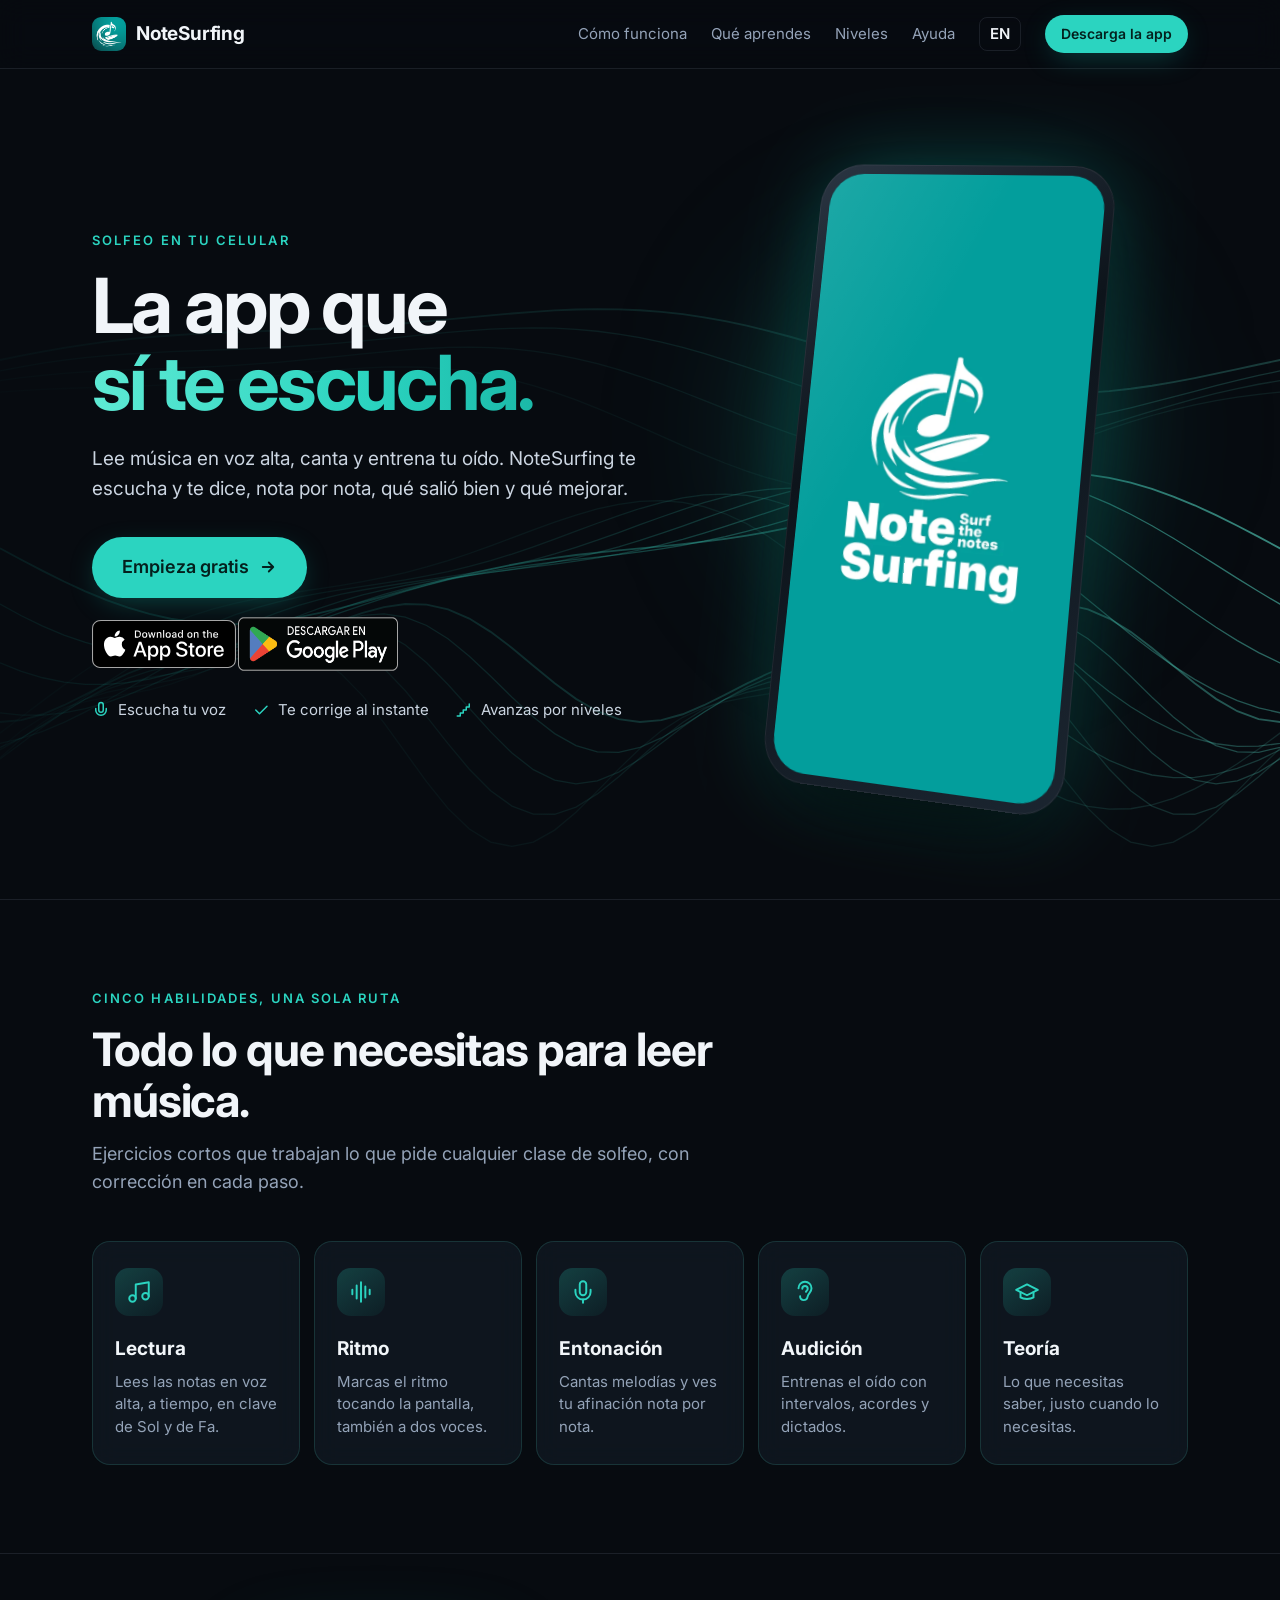
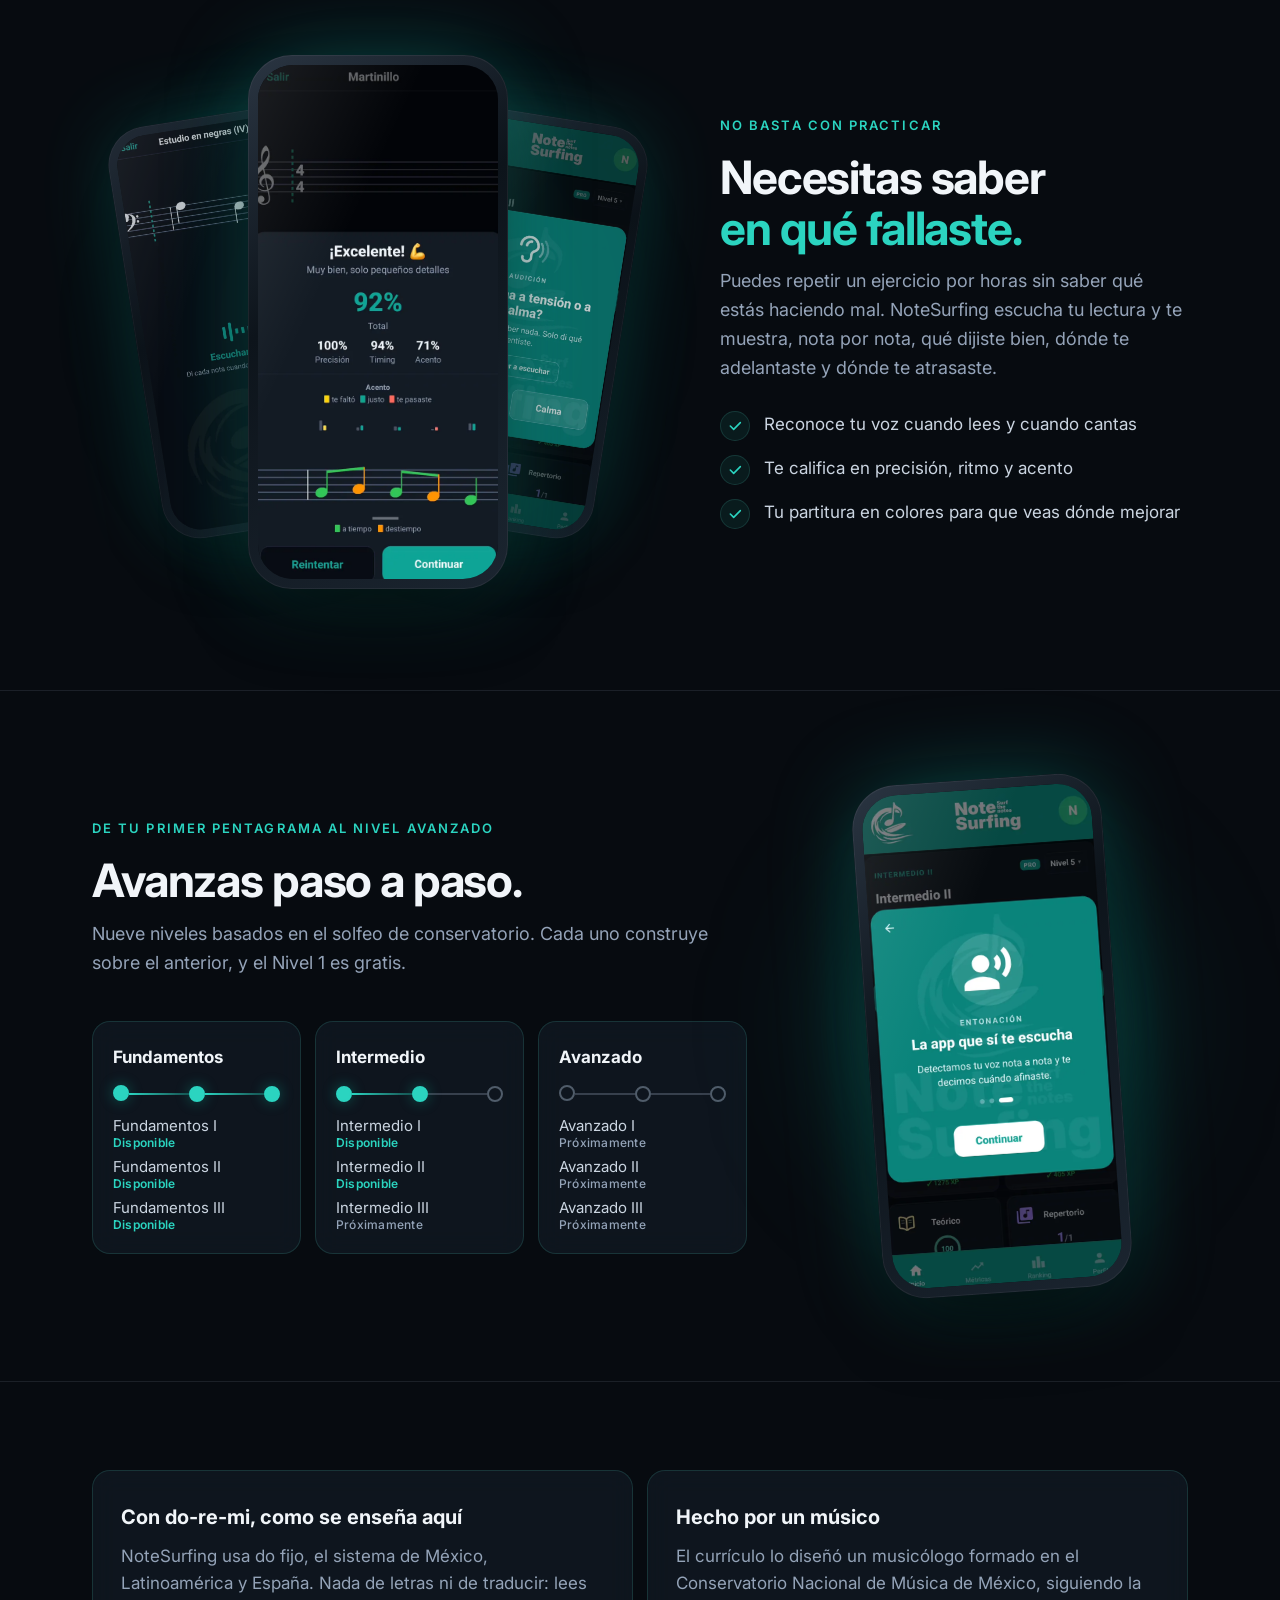
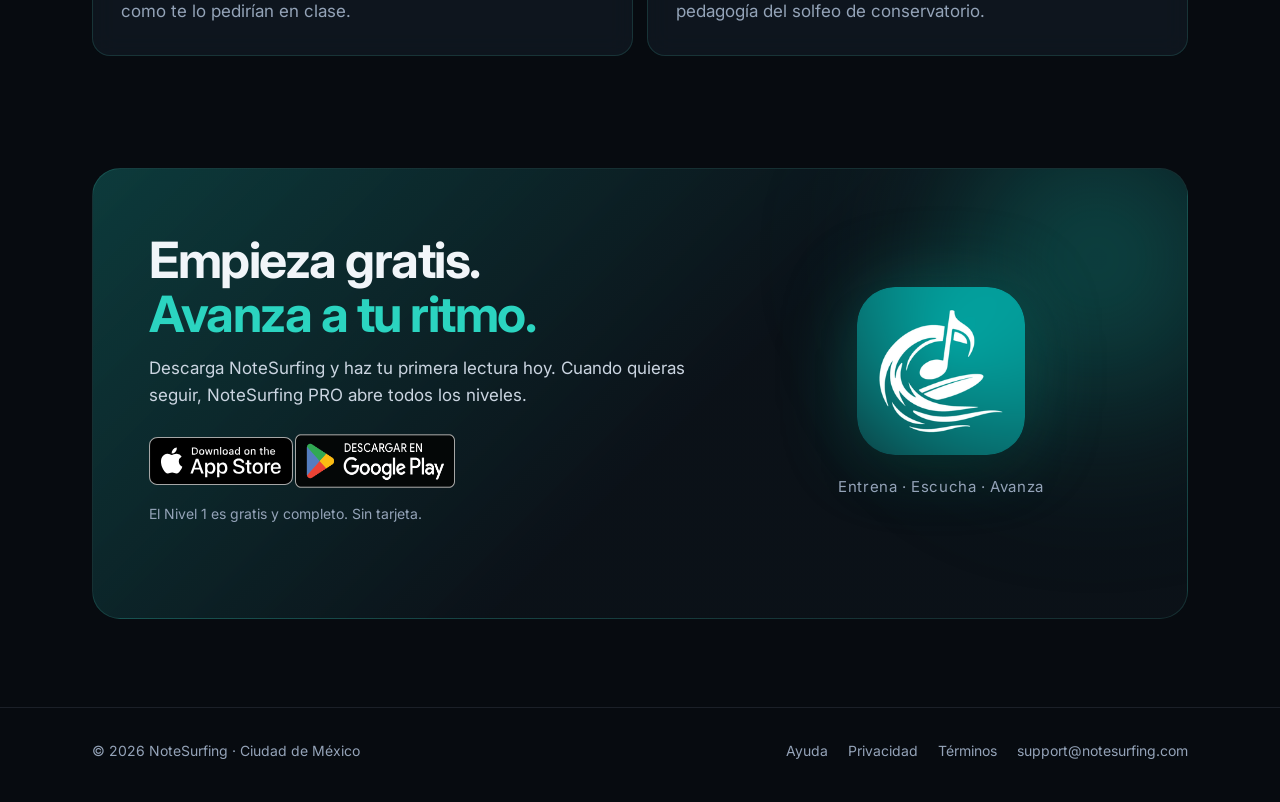
==== commit 7e1cbe9f: "Portada con el splash de iOS; el resultado vuelve al centro del abanico Co-Authored-By: Claude Opus " ====
--- a/index.html
+++ b/index.html
@@ -56,7 +56,7 @@
         </div>
         <div class="hero-visual">
           <div class="glow-blob"></div>
-          <div class="phone "><div class="screen"><img src="/assets/img/app/resultado.webp" alt="Resultado de una lectura en NoteSurfing: ¡Excelente! 92%, con la partitura en colores" width="640" height="1316"></div></div>
+          <div class="phone "><div class="screen"><img src="/assets/img/app/splash.webp" alt="Pantalla de inicio de la app NoteSurfing" width="640" height="1316"></div></div>
         </div>
       </div>
     </section>
@@ -77,7 +77,7 @@
         <div class="fan">
           <div class="glow-blob"></div>
           <div class="phone p-left"><div class="screen"><img src="/assets/img/app/lectura_fa.webp" alt="Lectura en clave de Fa" width="640" height="1316" loading="lazy"></div></div>
-          <div class="phone p-center"><div class="screen"><img src="/assets/img/app/resumen.webp" alt="Explicación del resultado: precisión, timing y acento" width="640" height="1316" loading="lazy"></div></div>
+          <div class="phone p-center"><div class="screen"><img src="/assets/img/app/resultado.webp" alt="Resultado de una lectura: 92%" width="640" height="1316" loading="lazy"></div></div>
           <div class="phone p-right"><div class="screen"><img src="/assets/img/app/audicion.webp" alt="Pregunta de audición" width="640" height="1316" loading="lazy"></div></div>
         </div>
         <div>
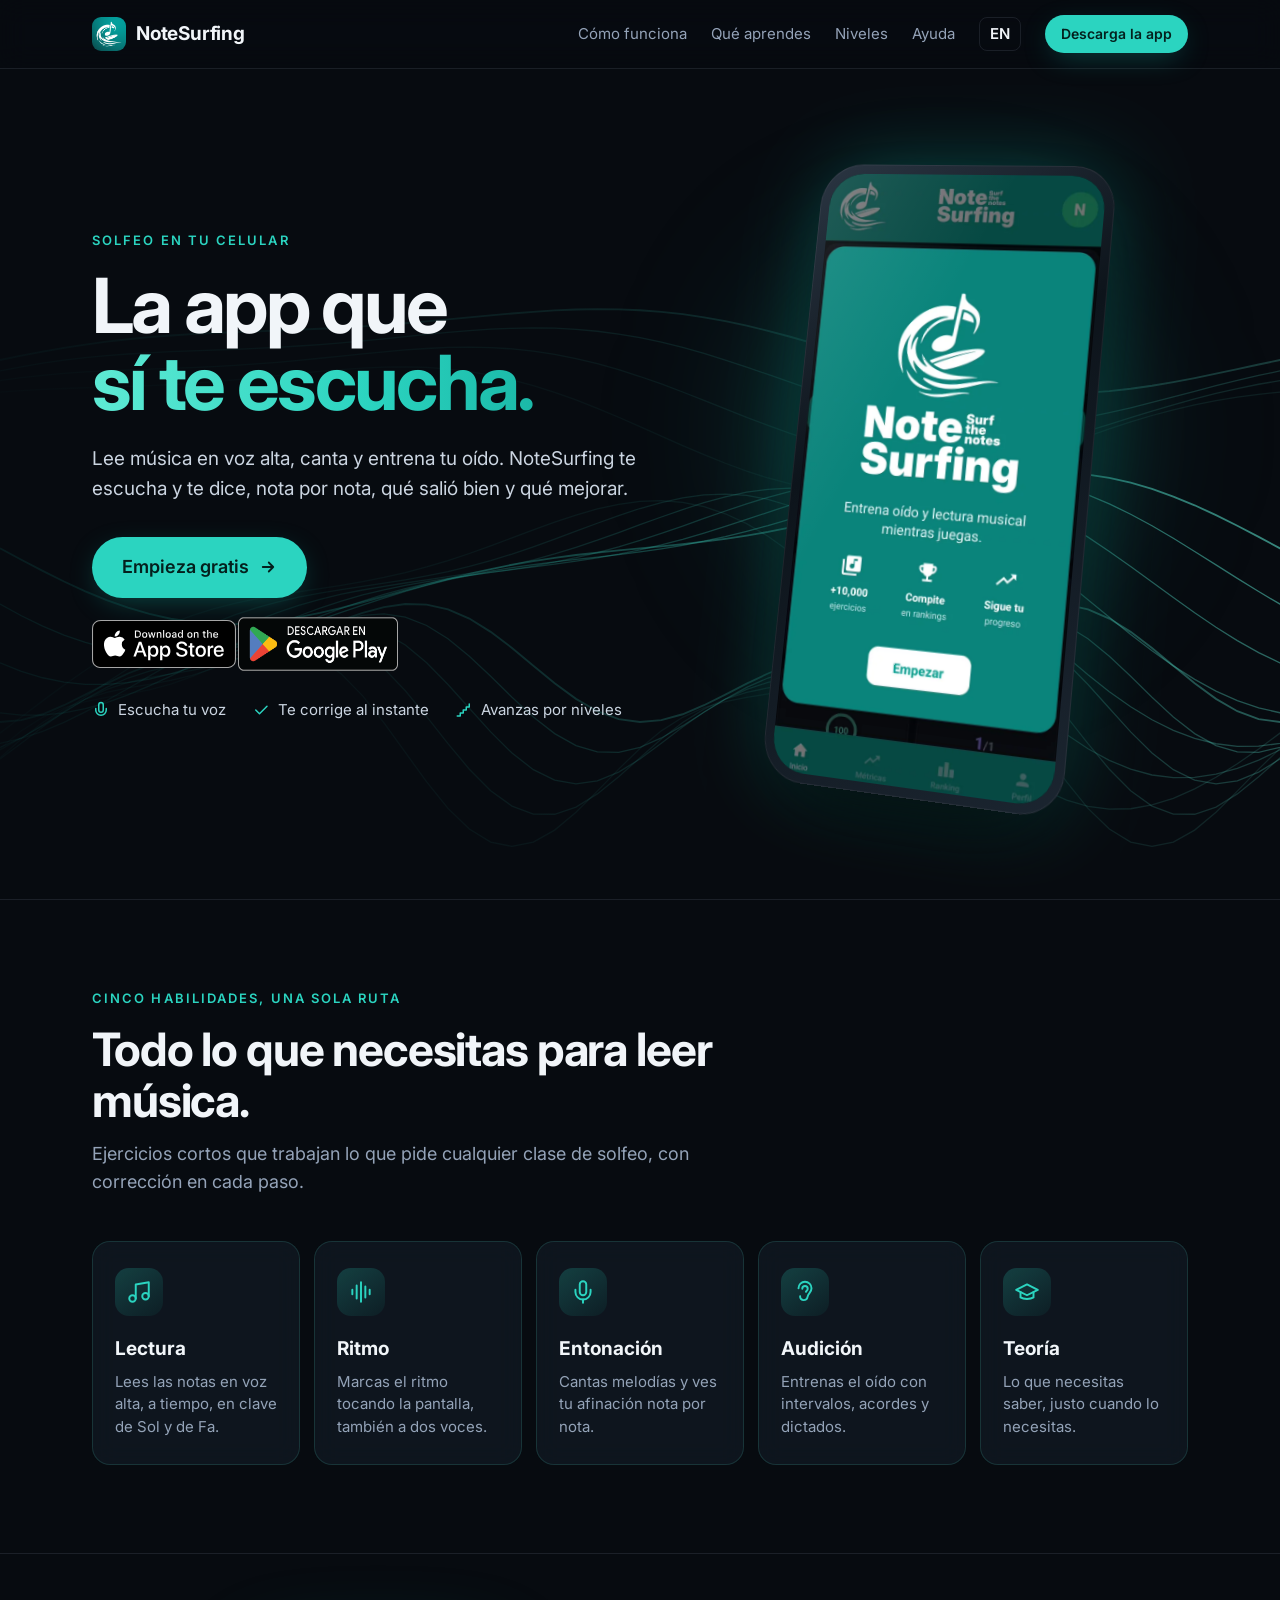
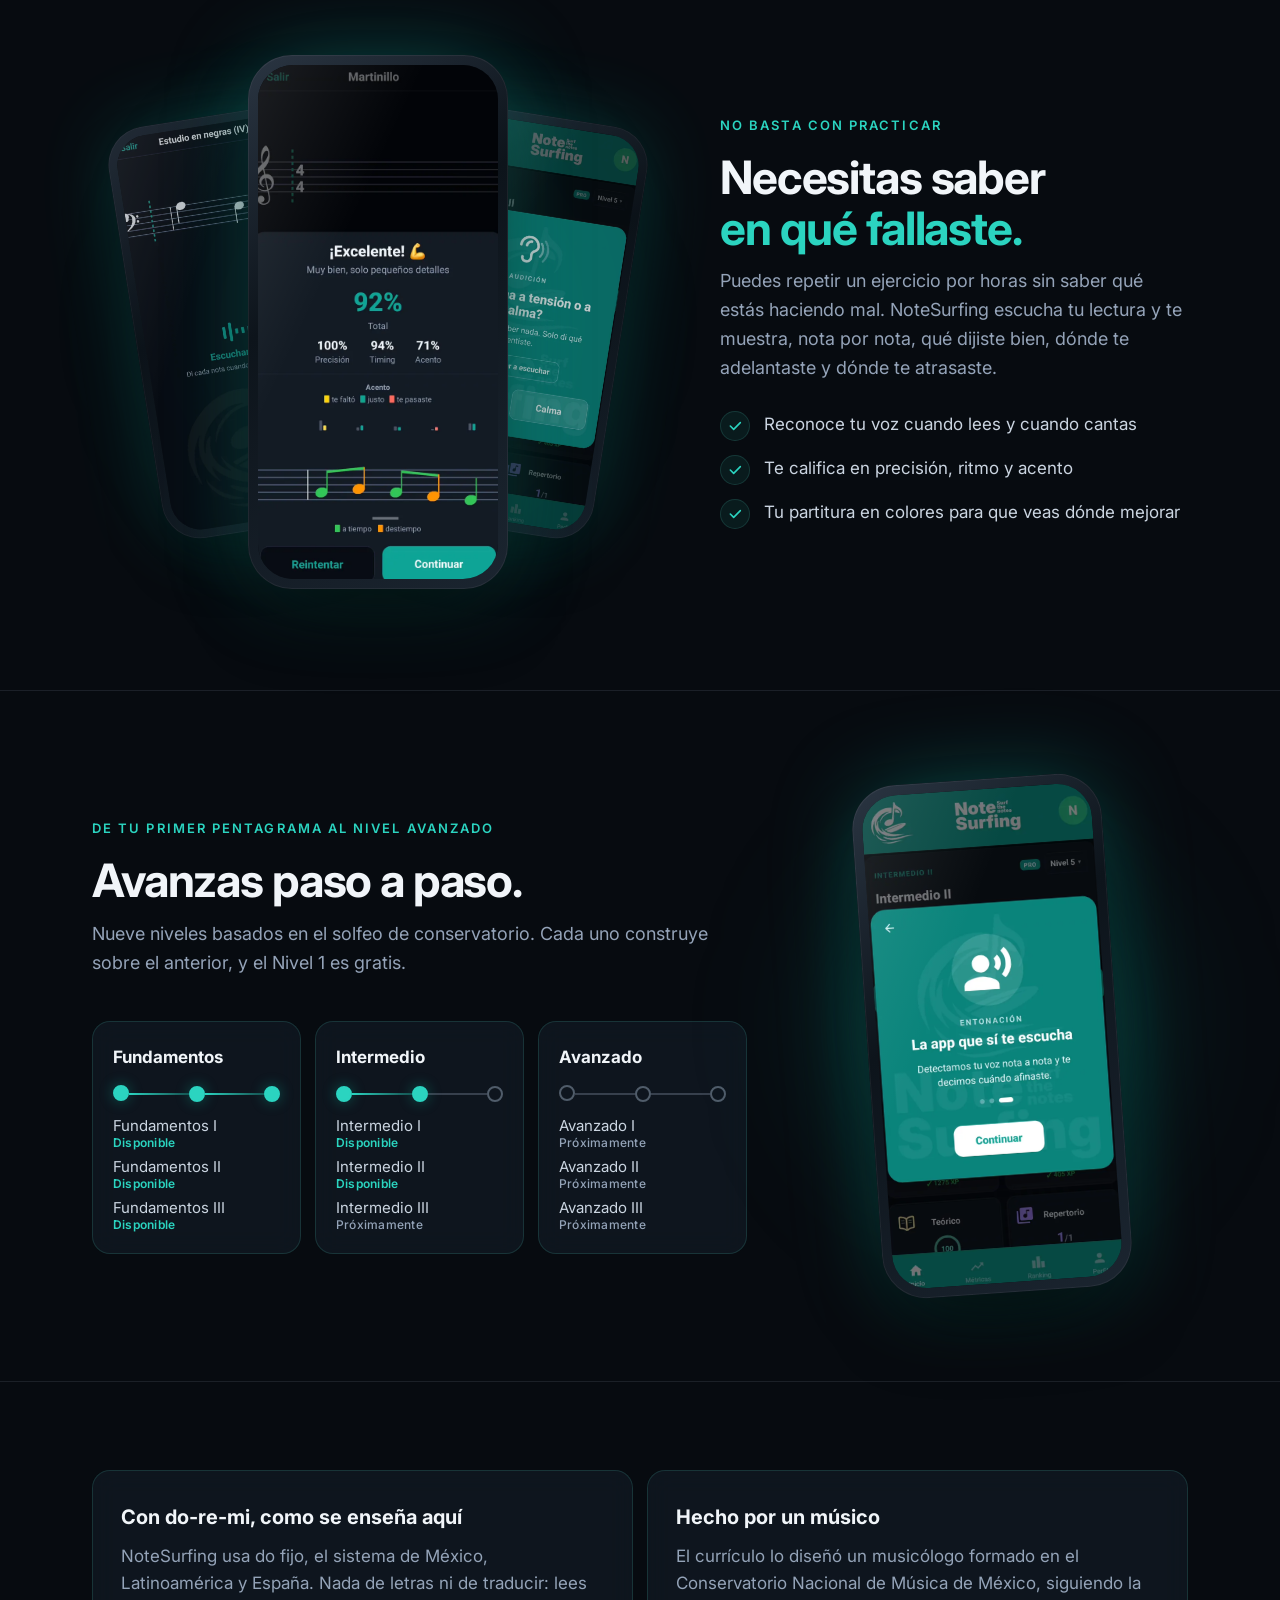
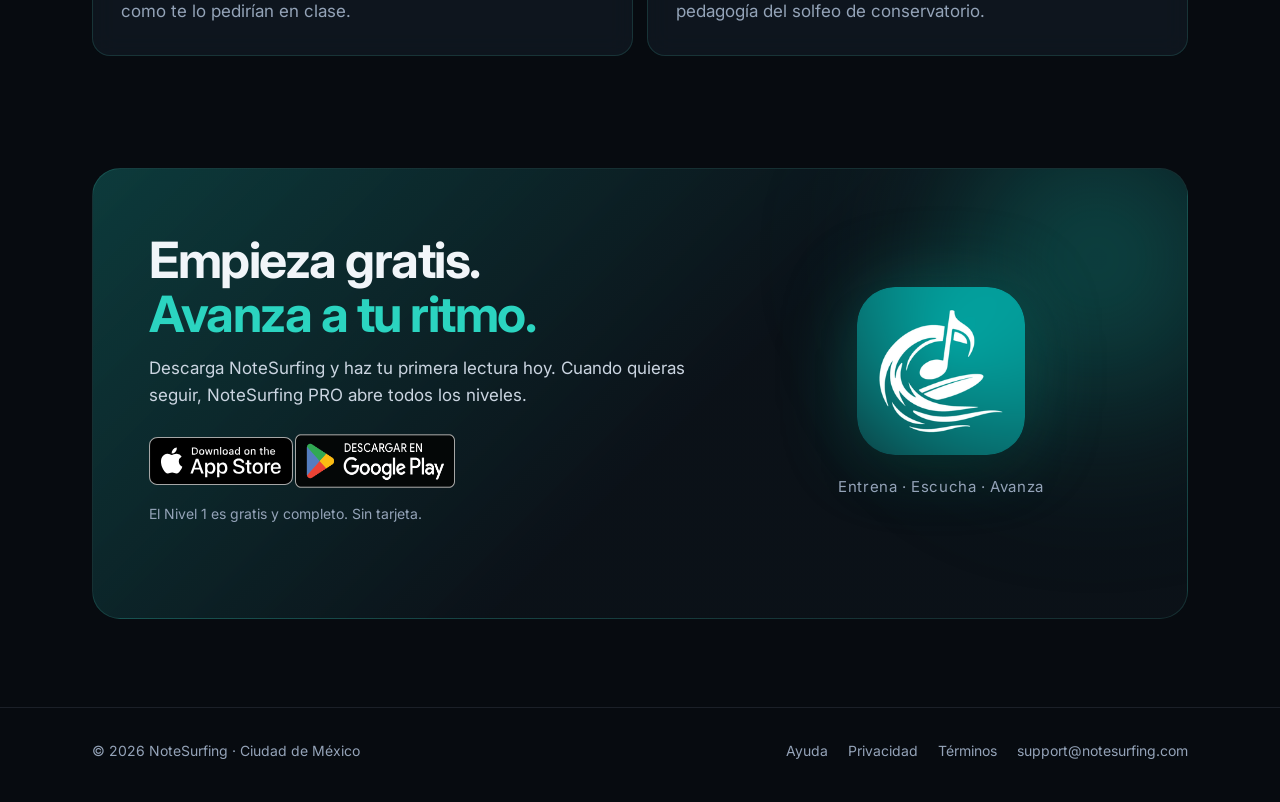
==== commit 7228e9ab: "Portada con la primera tarjeta del onboarding Co-Authored-By: Claude Opus 5.5 <noreply@anthropic.com" ====
--- a/index.html
+++ b/index.html
@@ -56,7 +56,7 @@
         </div>
         <div class="hero-visual">
           <div class="glow-blob"></div>
-          <div class="phone "><div class="screen"><img src="/assets/img/app/splash.webp" alt="Pantalla de inicio de la app NoteSurfing" width="640" height="1316"></div></div>
+          <div class="phone "><div class="screen"><img src="/assets/img/app/bienvenida.webp" alt="Bienvenida de NoteSurfing: entrena oído y lectura musical mientras juegas" width="640" height="1316"></div></div>
         </div>
       </div>
     </section>
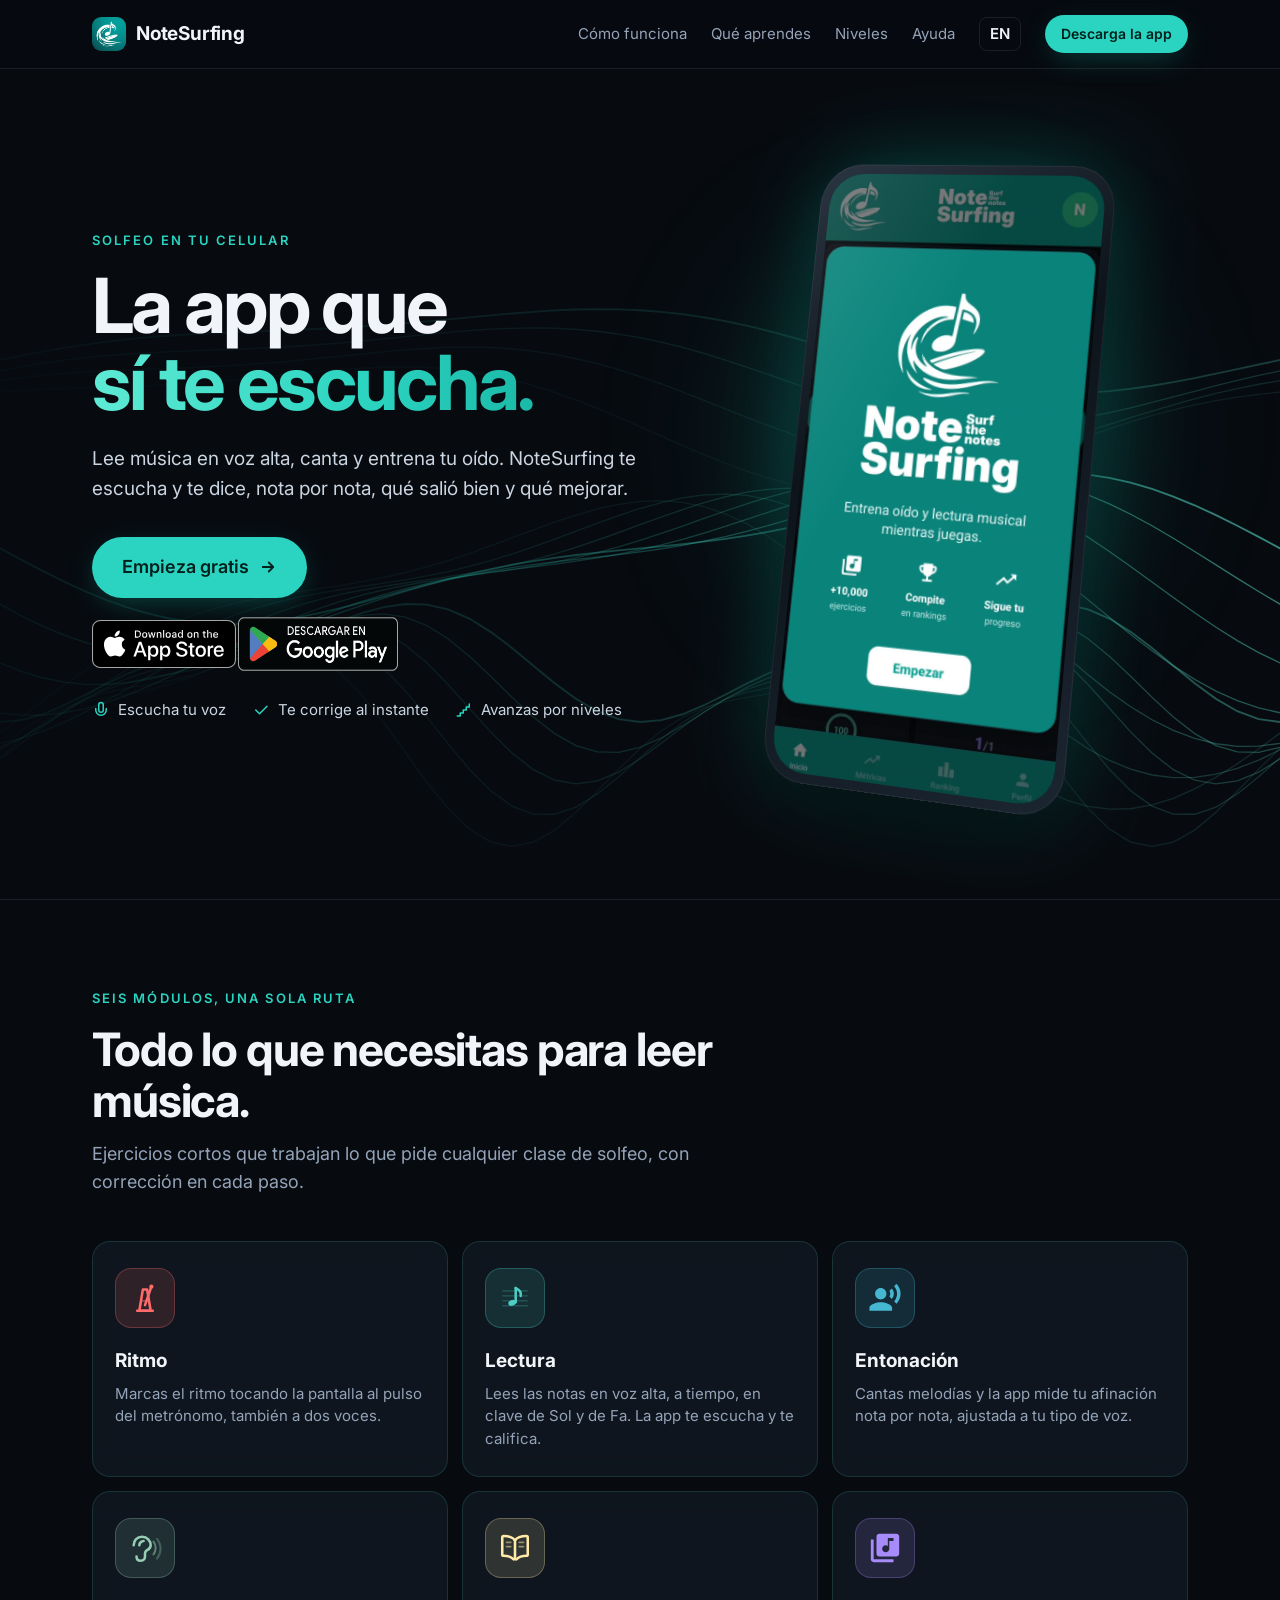
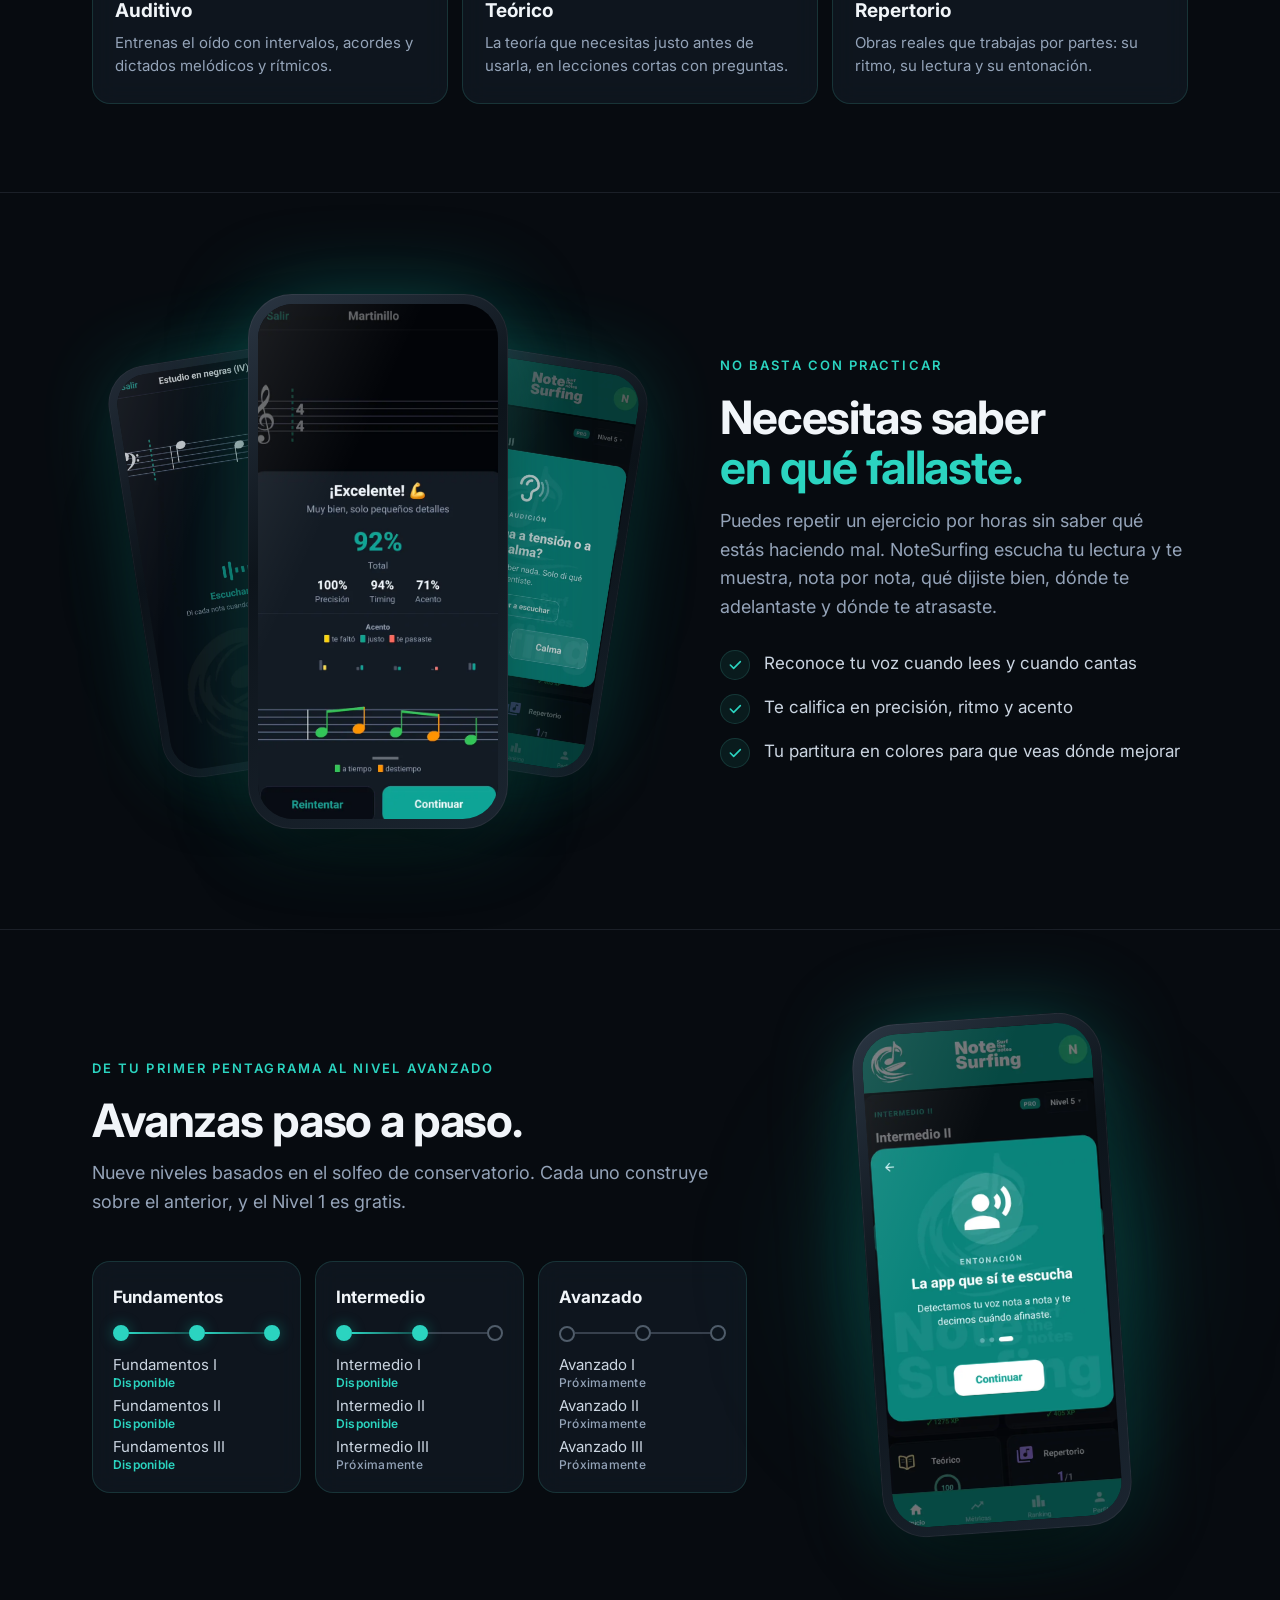
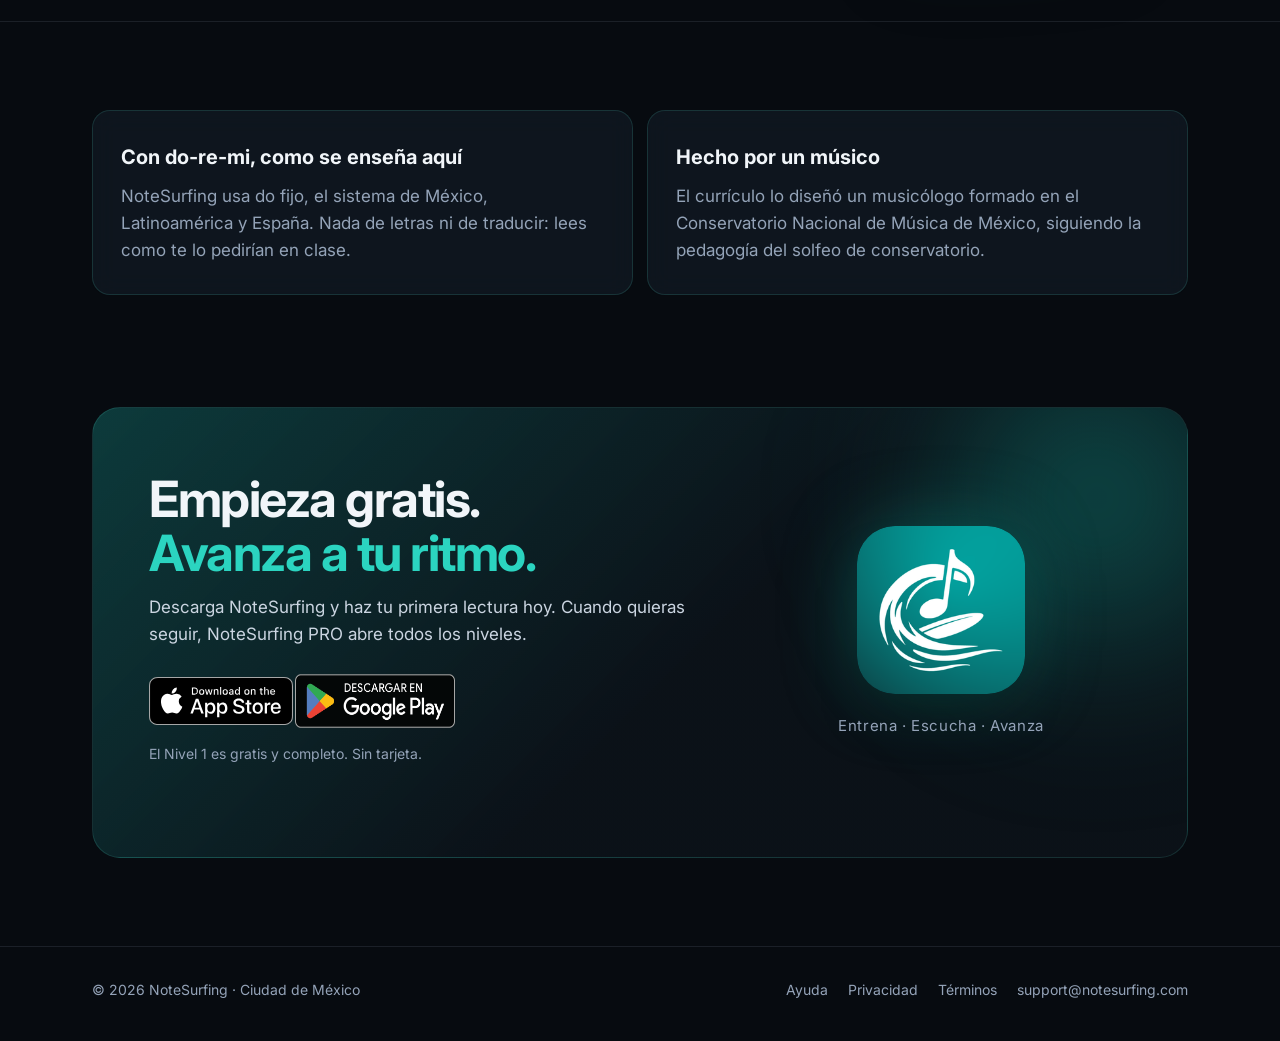
==== commit 78089991: "Módulos con los íconos, colores y nombres de la app; agrega Repertorio (6 módulos) Co-Authored-By: C" ====
--- a/index.html
+++ b/index.html
@@ -64,11 +64,11 @@
     <section class="section-line" id="que-aprendes">
       <div class="wrap">
         <div class="section-head">
-          <span class="eyebrow">Cinco habilidades, una sola ruta</span>
+          <span class="eyebrow">Seis módulos, una sola ruta</span>
           <h2>Todo lo que necesitas para leer música.</h2>
           <p>Ejercicios cortos que trabajan lo que pide cualquier clase de solfeo, con corrección en cada paso.</p>
         </div>
-        <div class="skills"><div class="skill glass"><div class="ico"><svg viewBox="0 0 24 24"><path d="M9 18V5l12-2v13"/><circle cx="6" cy="18" r="3"/><circle cx="18" cy="16" r="3"/></svg></div><h3>Lectura</h3><p>Lees las notas en voz alta, a tiempo, en clave de Sol y de Fa.</p></div><div class="skill glass"><div class="ico"><svg viewBox="0 0 24 24"><path d="M4 10v4M8 6v12M12 3v18M16 7v10M20 10v4"/></svg></div><h3>Ritmo</h3><p>Marcas el ritmo tocando la pantalla, también a dos voces.</p></div><div class="skill glass"><div class="ico"><svg viewBox="0 0 24 24"><path d="M12 2a3 3 0 0 0-3 3v7a3 3 0 0 0 6 0V5a3 3 0 0 0-3-3z"/><path d="M19 10v2a7 7 0 0 1-14 0v-2"/><path d="M12 19v3"/></svg></div><h3>Entonación</h3><p>Cantas melodías y ves tu afinación nota por nota.</p></div><div class="skill glass"><div class="ico"><svg viewBox="0 0 24 24"><path d="M6 8.5a6 6 0 1 1 12 0c0 4-3 4.5-3.5 7.5-.4 2.2-2 3.5-3.8 3.5A3.2 3.2 0 0 1 7.5 16"/><path d="M9.5 9a2.5 2.5 0 0 1 5 0c0 1.4-1.2 2-1.6 2.8"/></svg></div><h3>Audición</h3><p>Entrenas el oído con intervalos, acordes y dictados.</p></div><div class="skill glass"><div class="ico"><svg viewBox="0 0 24 24"><path d="M22 10 12 5 2 10l10 5 10-5z"/><path d="M6 12v5c3 2 9 2 12 0v-5"/></svg></div><h3>Teoría</h3><p>Lo que necesitas saber, justo cuando lo necesitas.</p></div></div>
+        <div class="skills"><div class="skill glass" style="--mod:#FF6B6B"><div class="ico"><svg viewBox="0 0 24 24" fill="none" aria-hidden="true"><path d="M8 21h8l-2.5-15h-3L8 21z" stroke="#FF6B6B" stroke-width="1.8" stroke-linecap="round" stroke-linejoin="round"/><line x1="6.5" y1="21" x2="17.5" y2="21" stroke="#FF6B6B" stroke-width="1.8" stroke-linecap="round"/><line x1="12" y1="17" x2="16.5" y2="4" stroke="#FF6B6B" stroke-width="1.8" stroke-linecap="round"/><circle cx="16.5" cy="4" r="1.5" fill="#FF6B6B"/><line x1="10.5" y1="14" x2="13.5" y2="14" stroke="#FF6B6B" stroke-width="1.2" stroke-linecap="round" opacity=".5"/></svg></div><h3>Ritmo</h3><p>Marcas el ritmo tocando la pantalla al pulso del metrónomo, también a dos voces.</p></div><div class="skill glass" style="--mod:#4ECDC4"><div class="ico"><svg viewBox="0 0 24 24" fill="none" aria-hidden="true"><line x1="3" y1="7" x2="21" y2="7" stroke="#4ECDC4" stroke-width=".8" opacity=".3"/><line x1="3" y1="10.5" x2="21" y2="10.5" stroke="#4ECDC4" stroke-width=".8" opacity=".3"/><line x1="3" y1="14" x2="21" y2="14" stroke="#4ECDC4" stroke-width=".8" opacity=".3"/><line x1="3" y1="17.5" x2="21" y2="17.5" stroke="#4ECDC4" stroke-width=".8" opacity=".3"/><ellipse cx="10" cy="15.5" rx="2.8" ry="2" fill="#4ECDC4" transform="rotate(-20 10 15.5)"/><line x1="12.5" y1="15" x2="12.5" y2="5" stroke="#4ECDC4" stroke-width="1.8" stroke-linecap="round"/><path d="M12.5 5c2.5 1 4 3 3.5 5.5" stroke="#4ECDC4" stroke-width="1.8" stroke-linecap="round"/></svg></div><h3>Lectura</h3><p>Lees las notas en voz alta, a tiempo, en clave de Sol y de Fa. La app te escucha y te califica.</p></div><div class="skill glass" style="--mod:#45B7D1"><div class="ico"><svg viewBox="0 0 24 24" fill="none" aria-hidden="true"><path fill="#45B7D1" d="M9 13c2.21 0 4-1.79 4-4s-1.79-4-4-4-4 1.79-4 4 1.79 4 4 4zm0 2c-2.67 0-8 1.34-8 4v2h16v-2c0-2.66-5.33-4-8-4zm6.08-7.95c.84 1.18.84 2.71 0 3.89l1.68 1.69c2.02-2.02 2.02-5.07 0-7.27l-1.68 1.69zM20.07 2l-1.63 1.63c2.77 3.02 2.77 7.56 0 10.74L20.07 16c3.9-3.89 3.91-9.95 0-14z"/></svg></div><h3>Entonación</h3><p>Cantas melodías y la app mide tu afinación nota por nota, ajustada a tu tipo de voz.</p></div><div class="skill glass" style="--mod:#96CEB4"><div class="ico"><svg viewBox="0 0 24 24" fill="none" aria-hidden="true"><path d="M6 18c0 2 1 3 3 3s3-1.5 3-3v-2c0-1 .5-2 1.5-2.5S16 12 16 10c0-3-2.5-6-6-6S4 6.5 4 10" stroke="#96CEB4" stroke-width="1.8" stroke-linecap="round"/><path d="M8 10c0-1.5 1.5-3 3-3" stroke="#96CEB4" stroke-width="1.8" stroke-linecap="round"/><path d="M18 7.5c1 1.2 1.5 2.8 1.5 4.5s-.5 3.3-1.5 4.5" stroke="#96CEB4" stroke-width="1.5" stroke-linecap="round" opacity=".5"/><path d="M20.5 5.5c1.5 2 2.5 4.5 2.5 7s-1 5-2.5 7" stroke="#96CEB4" stroke-width="1.5" stroke-linecap="round" opacity=".3"/></svg></div><h3>Auditivo</h3><p>Entrenas el oído con intervalos, acordes y dictados melódicos y rítmicos.</p></div><div class="skill glass" style="--mod:#FFEAA7"><div class="ico"><svg viewBox="0 0 24 24" fill="none" aria-hidden="true"><path d="M12 6.5C10.5 4.5 7.5 3.5 4 3.5c-.5 0-1 .5-1 1v12c0 .5.5 1 1 1 3 0 5.5 1 7 2.5" stroke="#FFEAA7" stroke-width="1.8" stroke-linecap="round" stroke-linejoin="round"/><path d="M12 6.5c1.5-2 4.5-3 8-3 .5 0 1 .5 1 1v12c0 .5-.5 1-1 1-3 0-5.5 1-7 2.5" stroke="#FFEAA7" stroke-width="1.8" stroke-linecap="round" stroke-linejoin="round"/><path d="M12 6.5v13.5" stroke="#FFEAA7" stroke-width="1.8" stroke-linecap="round"/><line x1="6" y1="8" x2="9" y2="8" stroke="#FFEAA7" stroke-width="1.2" stroke-linecap="round" opacity=".5"/><line x1="6" y1="11" x2="9" y2="11" stroke="#FFEAA7" stroke-width="1.2" stroke-linecap="round" opacity=".5"/><line x1="15" y1="8" x2="18" y2="8" stroke="#FFEAA7" stroke-width="1.2" stroke-linecap="round" opacity=".5"/><line x1="15" y1="11" x2="18" y2="11" stroke="#FFEAA7" stroke-width="1.2" stroke-linecap="round" opacity=".5"/></svg></div><h3>Teórico</h3><p>La teoría que necesitas justo antes de usarla, en lecciones cortas con preguntas.</p></div><div class="skill glass" style="--mod:#A78BFA"><div class="ico"><svg viewBox="0 0 24 24" fill="none" aria-hidden="true"><path fill="#A78BFA" d="M20 2H8c-1.1 0-2 .9-2 2v12c0 1.1.9 2 2 2h12c1.1 0 2-.9 2-2V4c0-1.1-.9-2-2-2zm-2 5h-3v5.5c0 1.38-1.12 2.5-2.5 2.5S10 13.88 10 12.5s1.12-2.5 2.5-2.5c.57 0 1.08.19 1.5.51V5h4v2zM4 6H2v14c0 1.1.9 2 2 2h14v-2H4V6z"/></svg></div><h3>Repertorio</h3><p>Obras reales que trabajas por partes: su ritmo, su lectura y su entonación.</p></div></div>
       </div>
     </section>
 
--- a/assets/site.css
+++ b/assets/site.css
@@ -129,15 +129,19 @@
 }
 
 /* Módulos */
-.skills { display: grid; gap: 14px; grid-template-columns: repeat(auto-fit, minmax(190px, 1fr)); position: relative; z-index: 1; }
+.skills { display: grid; gap: 14px; grid-template-columns: 1fr; position: relative; z-index: 1; }
+@media (min-width: 560px) { .skills { grid-template-columns: repeat(2, 1fr); } }
+@media (min-width: 900px) { .skills { grid-template-columns: repeat(3, 1fr); } }
 .skill { padding: 26px 22px; transition: border-color .2s ease, transform .2s ease; }
 .skill:hover { border-color: rgba(94, 234, 212, .4); transform: translateY(-3px); }
 .skill .ico {
-  width: 48px; height: 48px; border-radius: 14px; margin-bottom: 18px;
+  width: 60px; height: 60px; border-radius: 16px; margin-bottom: 18px;
   display: flex; align-items: center; justify-content: center;
-  background: linear-gradient(145deg, rgba(43,212,192,.22), rgba(16,166,151,.06)); color: var(--accent);
-}
-.skill .ico svg { width: 26px; height: 26px; stroke: currentColor; fill: none; stroke-width: 1.8; stroke-linecap: round; stroke-linejoin: round; }
+  background: color-mix(in srgb, var(--mod, #2BD4C0) 14%, transparent);
+  border: 1px solid color-mix(in srgb, var(--mod, #2BD4C0) 28%, transparent);
+}
+.skill .ico svg { width: 34px; height: 34px; }
+.skill:hover { border-color: color-mix(in srgb, var(--mod, #2BD4C0) 50%, transparent); }
 .skill h3 { font-size: 19px; margin-bottom: 6px; }
 .skill p { color: var(--muted); font-size: 15px; line-height: 1.5; }
 
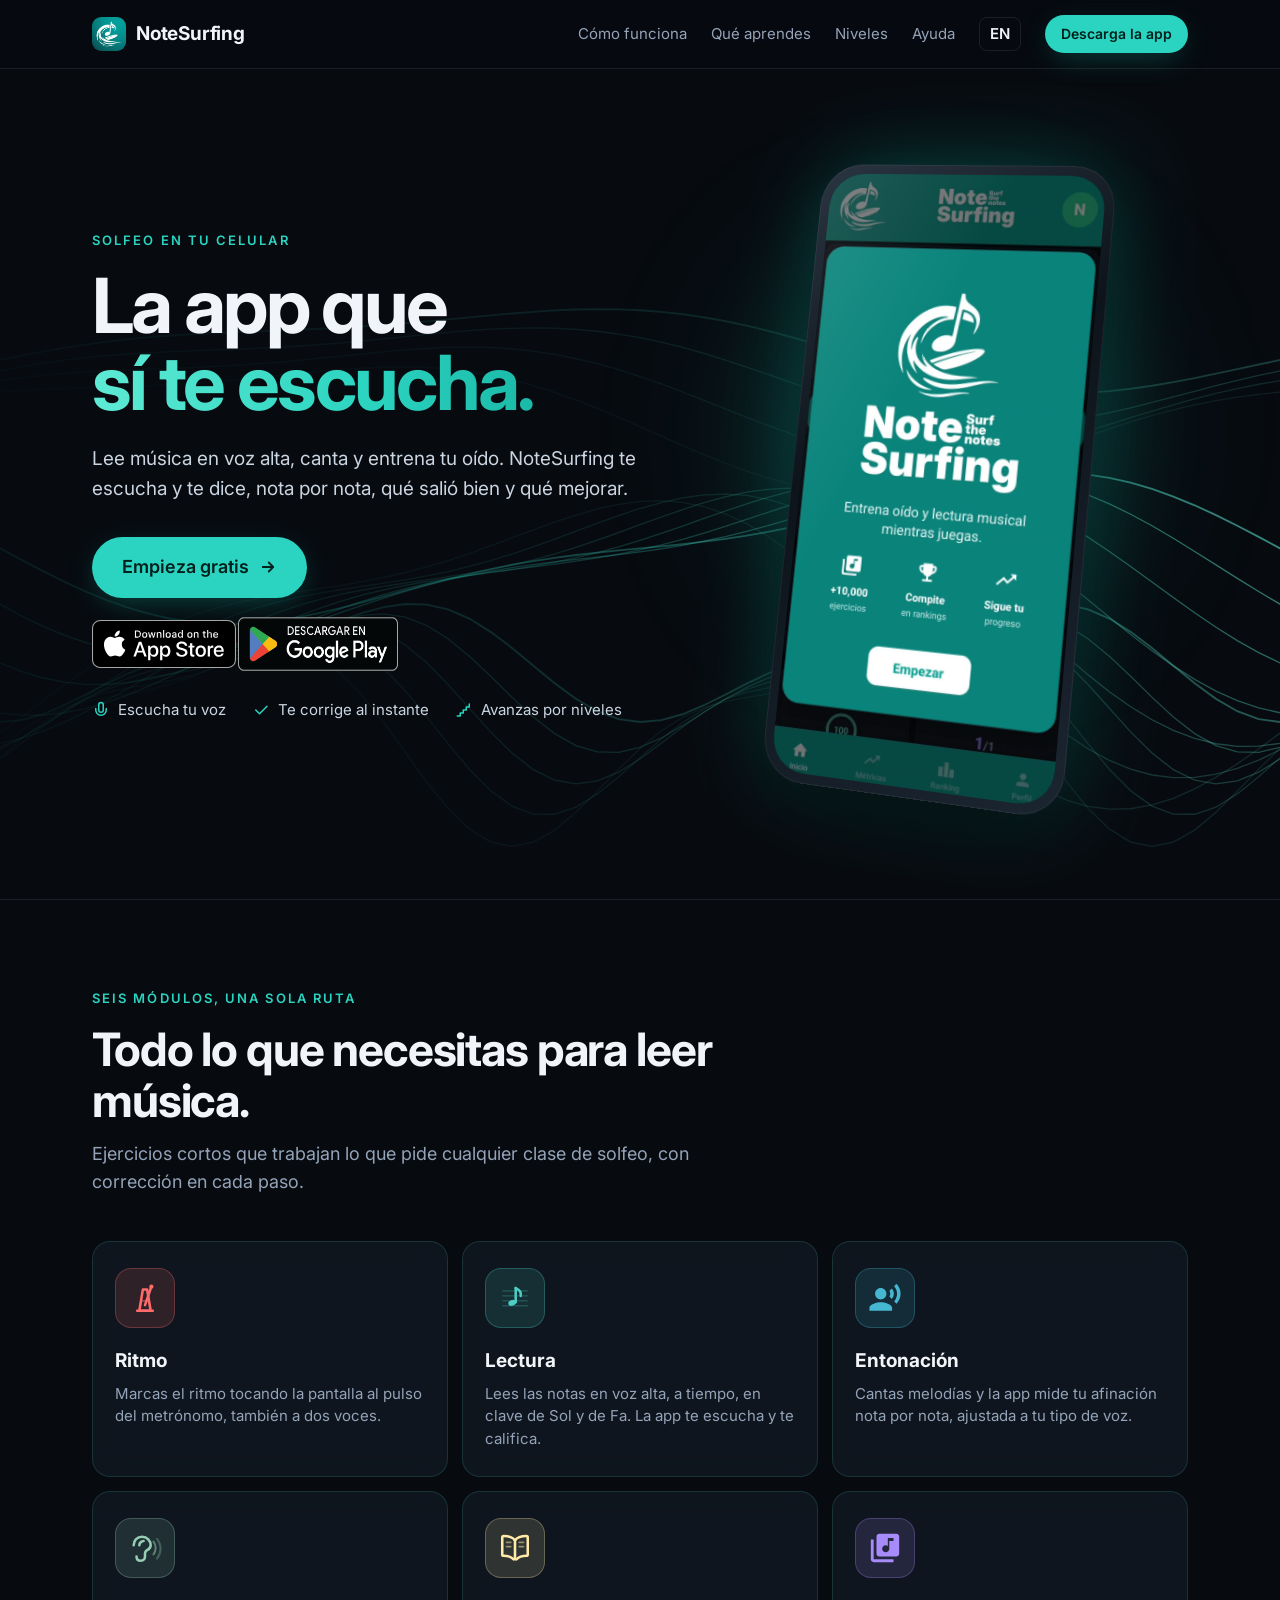
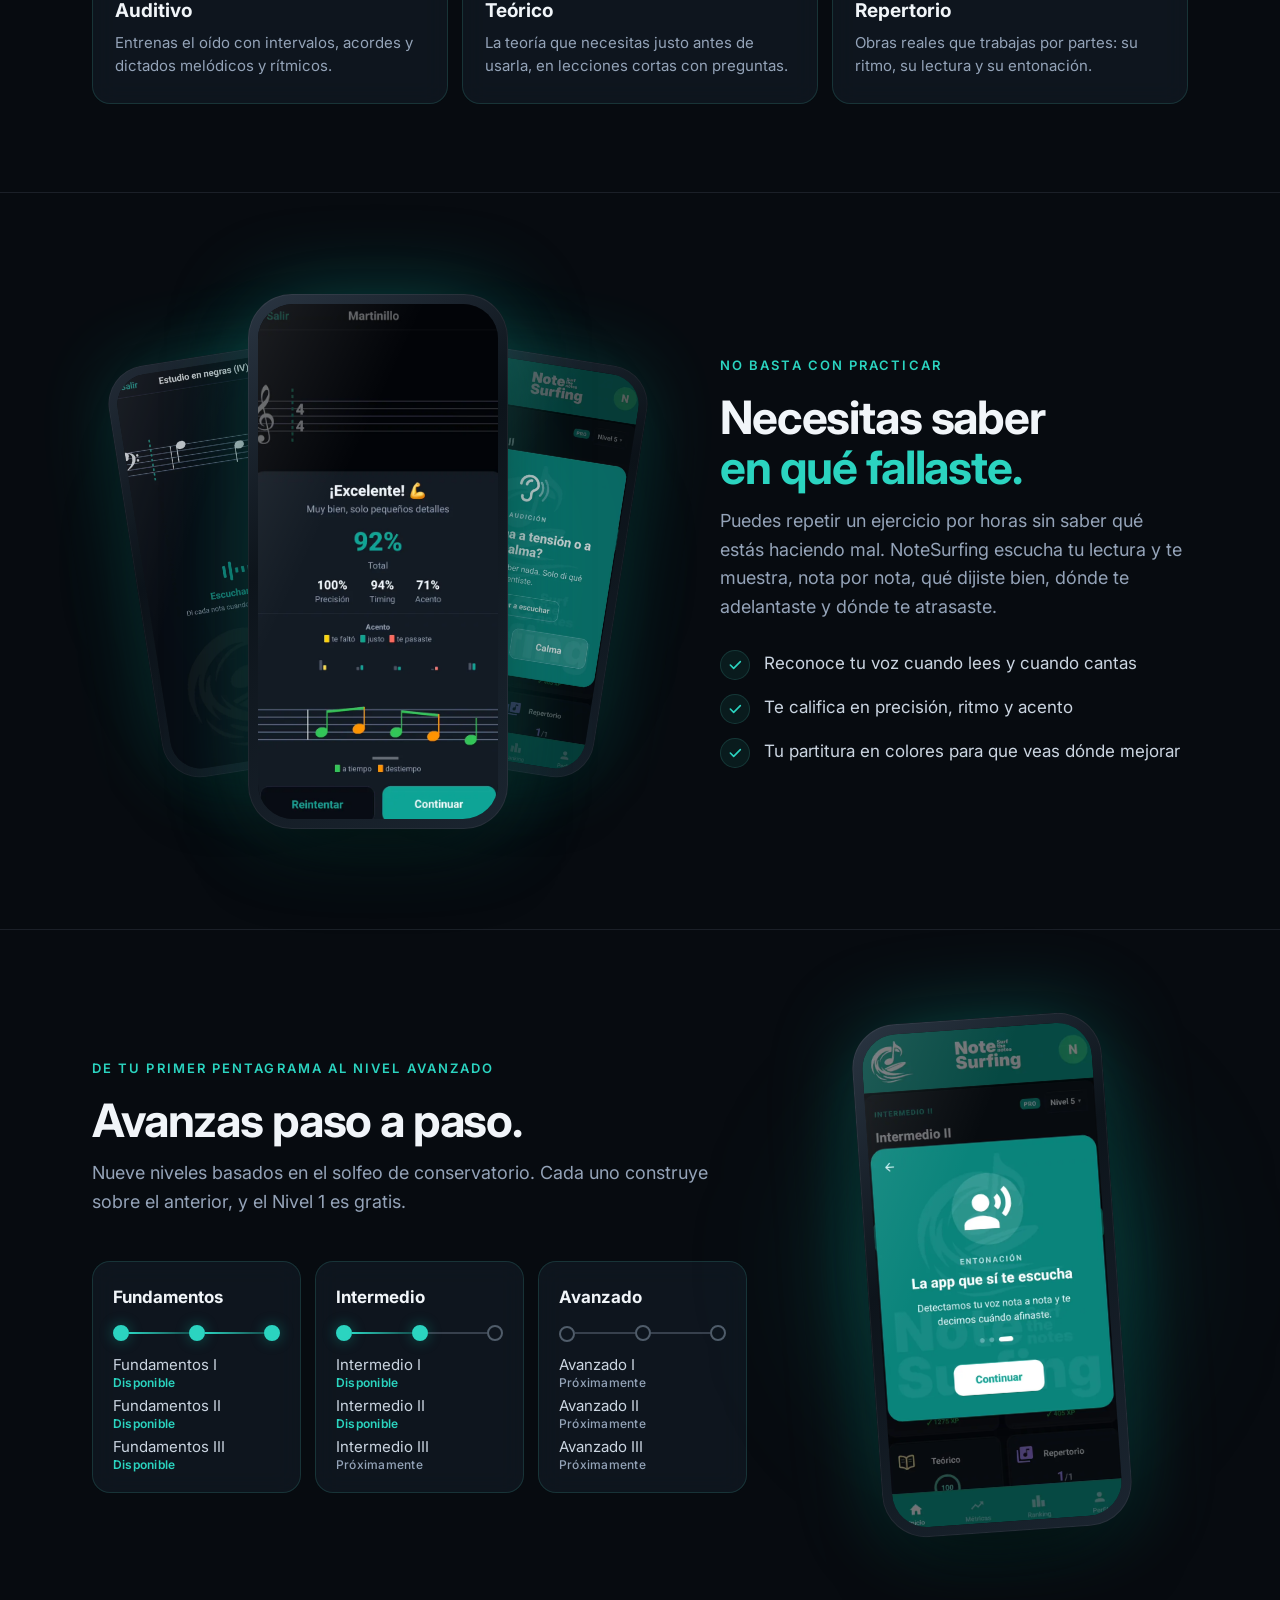
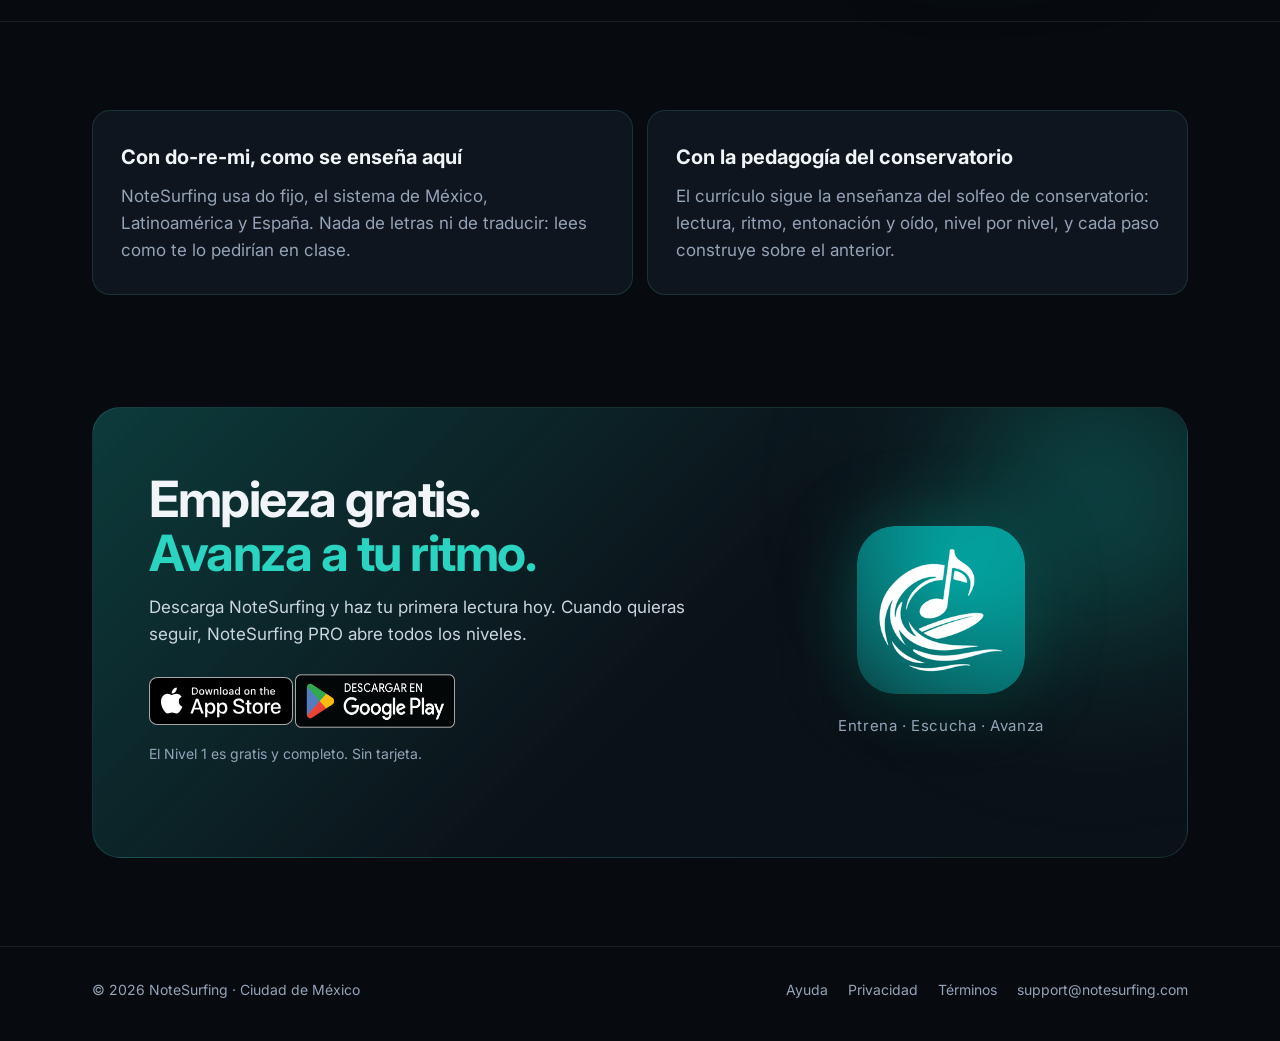
==== commit fef148ac: "Tarjeta de origen sin persona: pedagogía del conservatorio Co-Authored-By: Claude Opus 5.5 <noreply@" ====
--- a/index.html
+++ b/index.html
@@ -109,7 +109,7 @@
     </section>
 
     <section class="section-line">
-      <div class="wrap"><div class="origin"><div class="glass"><h3>Con do-re-mi, como se enseña aquí</h3><p>NoteSurfing usa do fijo, el sistema de México, Latinoamérica y España. Nada de letras ni de traducir: lees como te lo pedirían en clase.</p></div><div class="glass"><h3>Hecho por un músico</h3><p>El currículo lo diseñó un musicólogo formado en el Conservatorio Nacional de Música de México, siguiendo la pedagogía del solfeo de conservatorio.</p></div></div></div>
+      <div class="wrap"><div class="origin"><div class="glass"><h3>Con do-re-mi, como se enseña aquí</h3><p>NoteSurfing usa do fijo, el sistema de México, Latinoamérica y España. Nada de letras ni de traducir: lees como te lo pedirían en clase.</p></div><div class="glass"><h3>Con la pedagogía del conservatorio</h3><p>El currículo sigue la enseñanza del solfeo de conservatorio: lectura, ritmo, entonación y oído, nivel por nivel, y cada paso construye sobre el anterior.</p></div></div></div>
     </section>
 
     <section id="descargar" style="padding-top:24px">
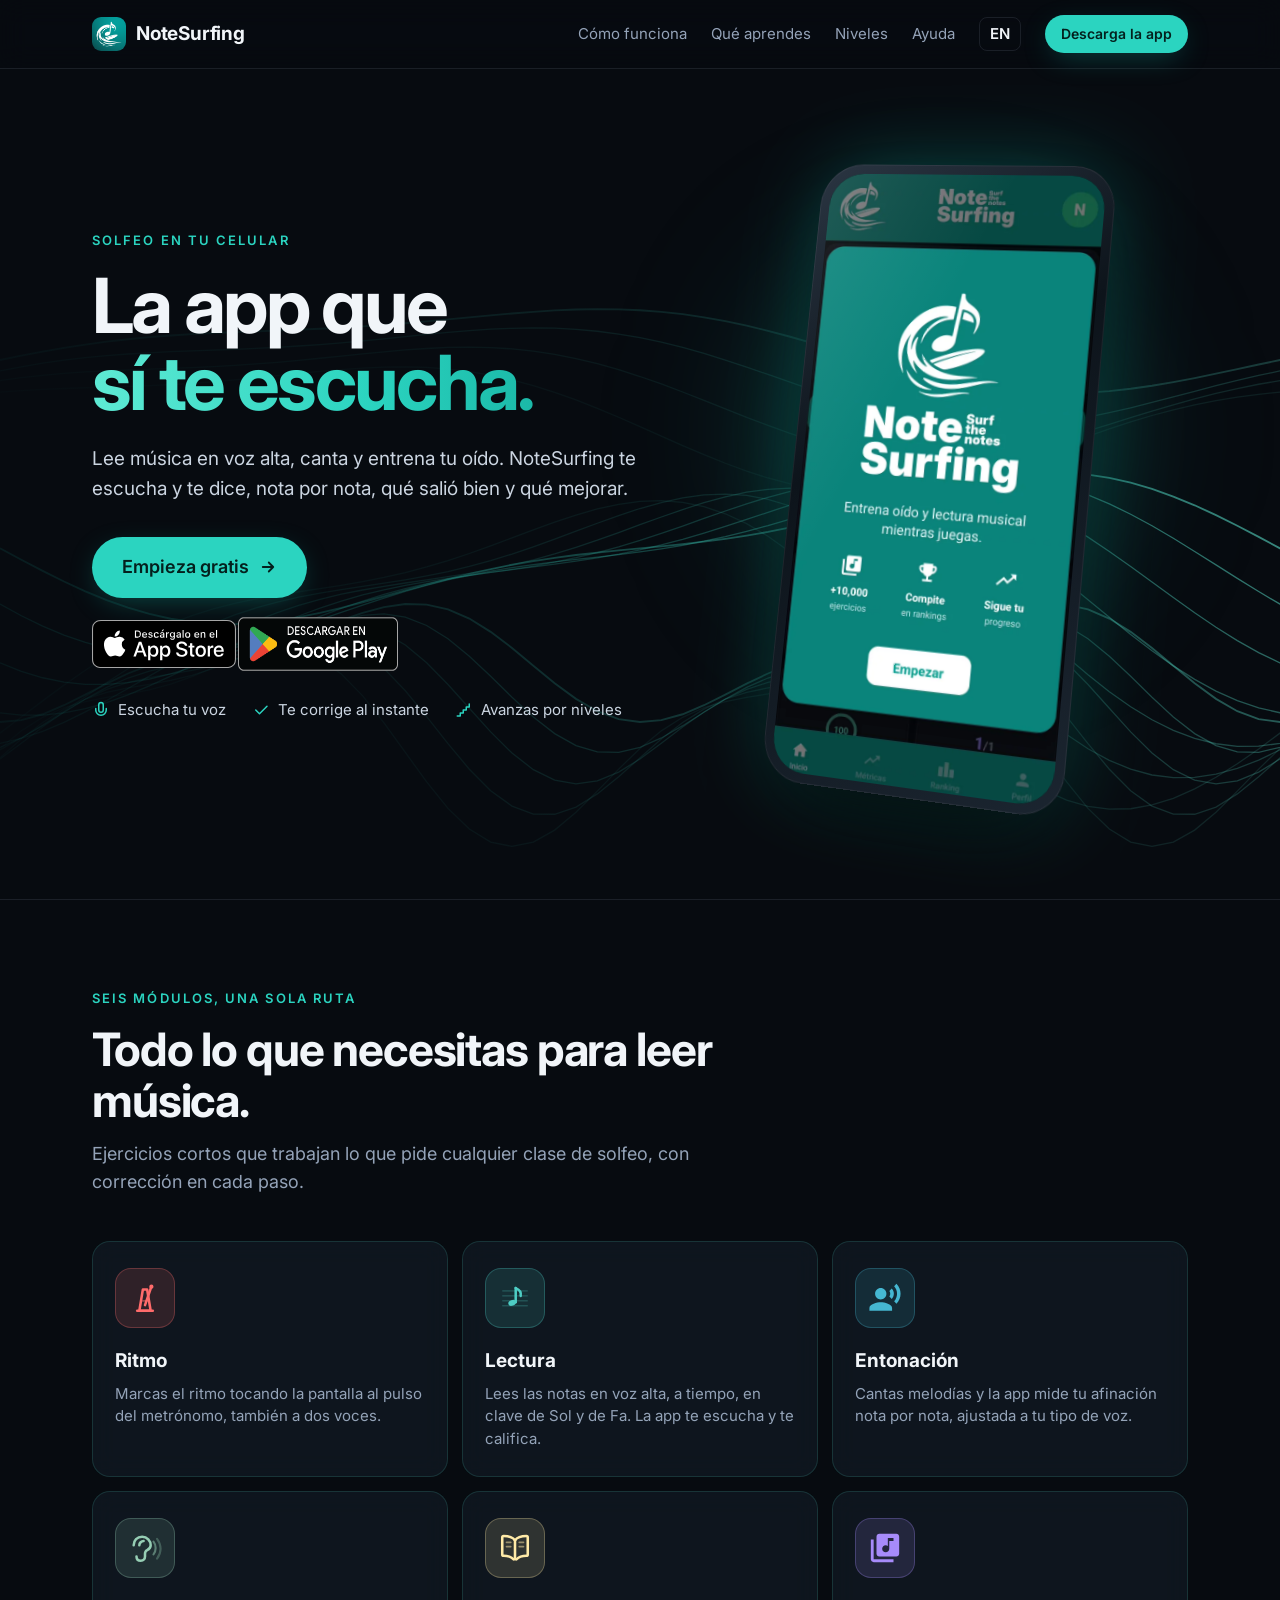
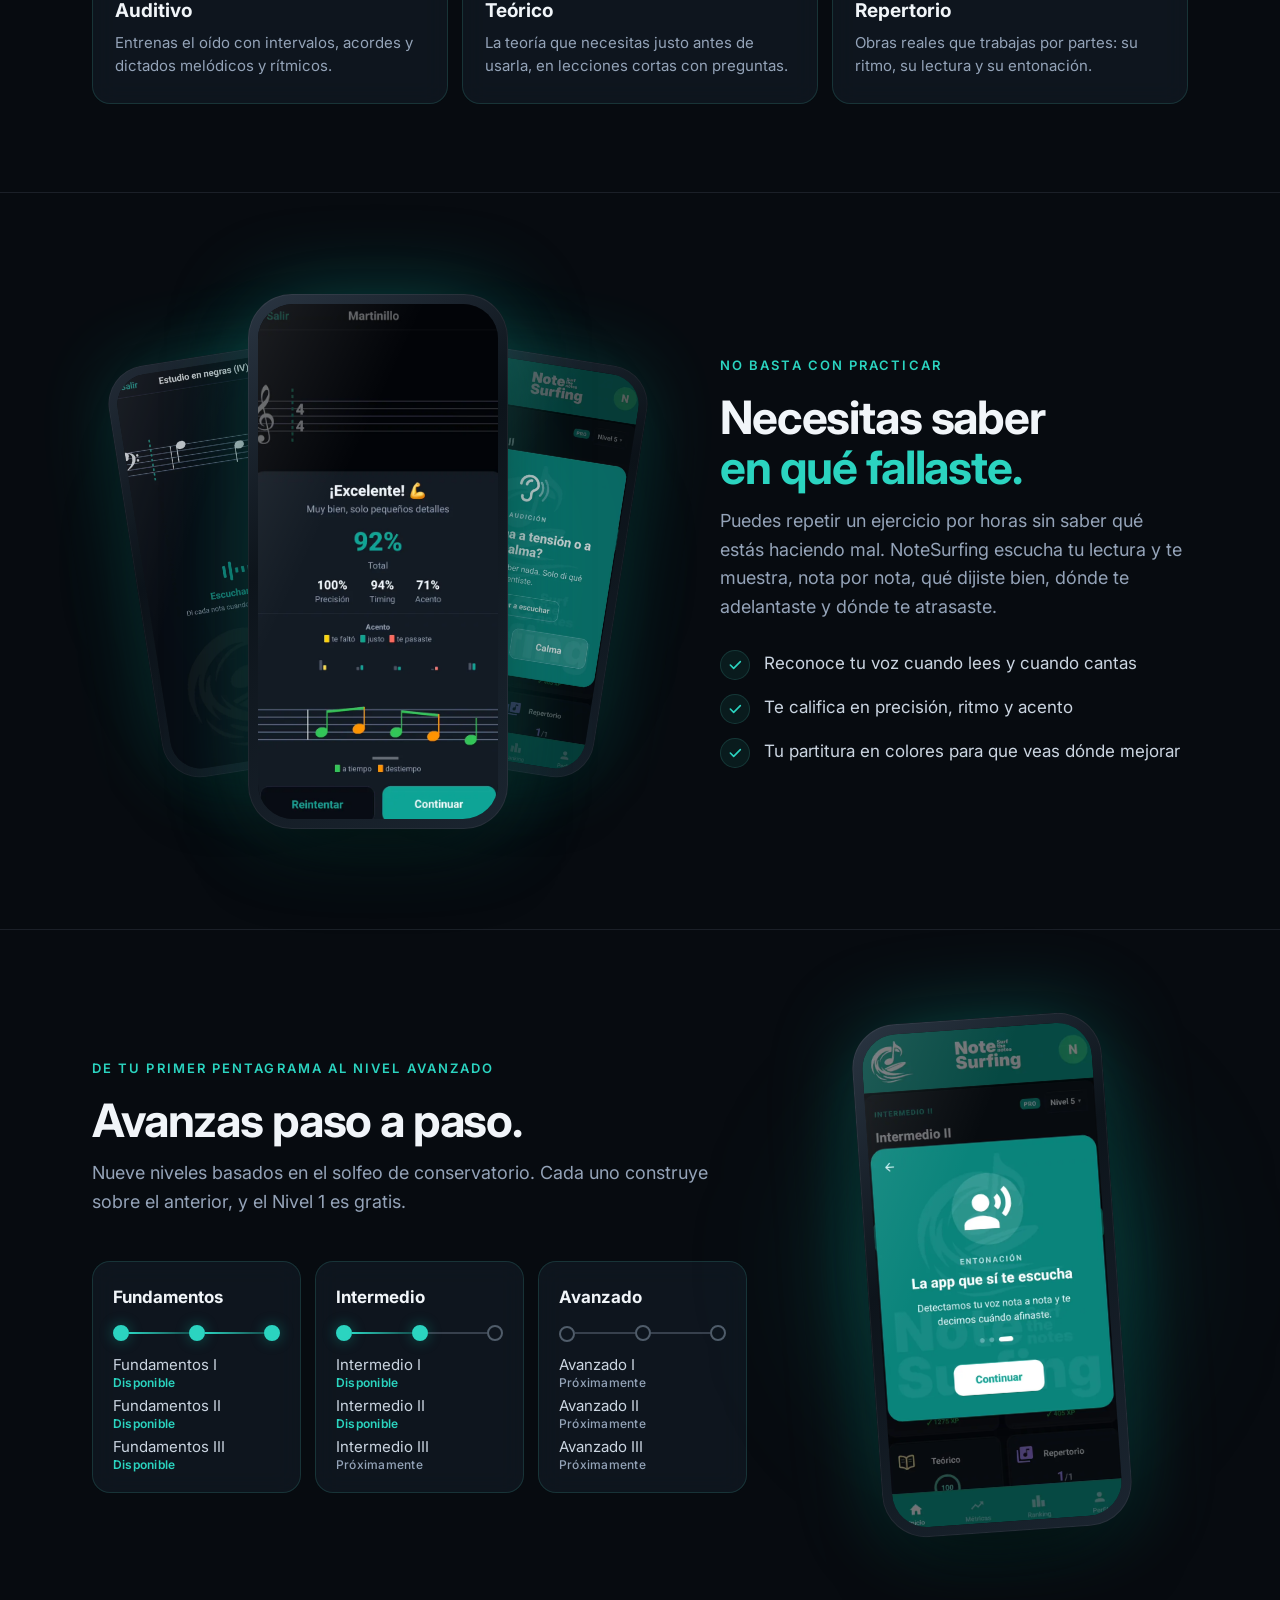
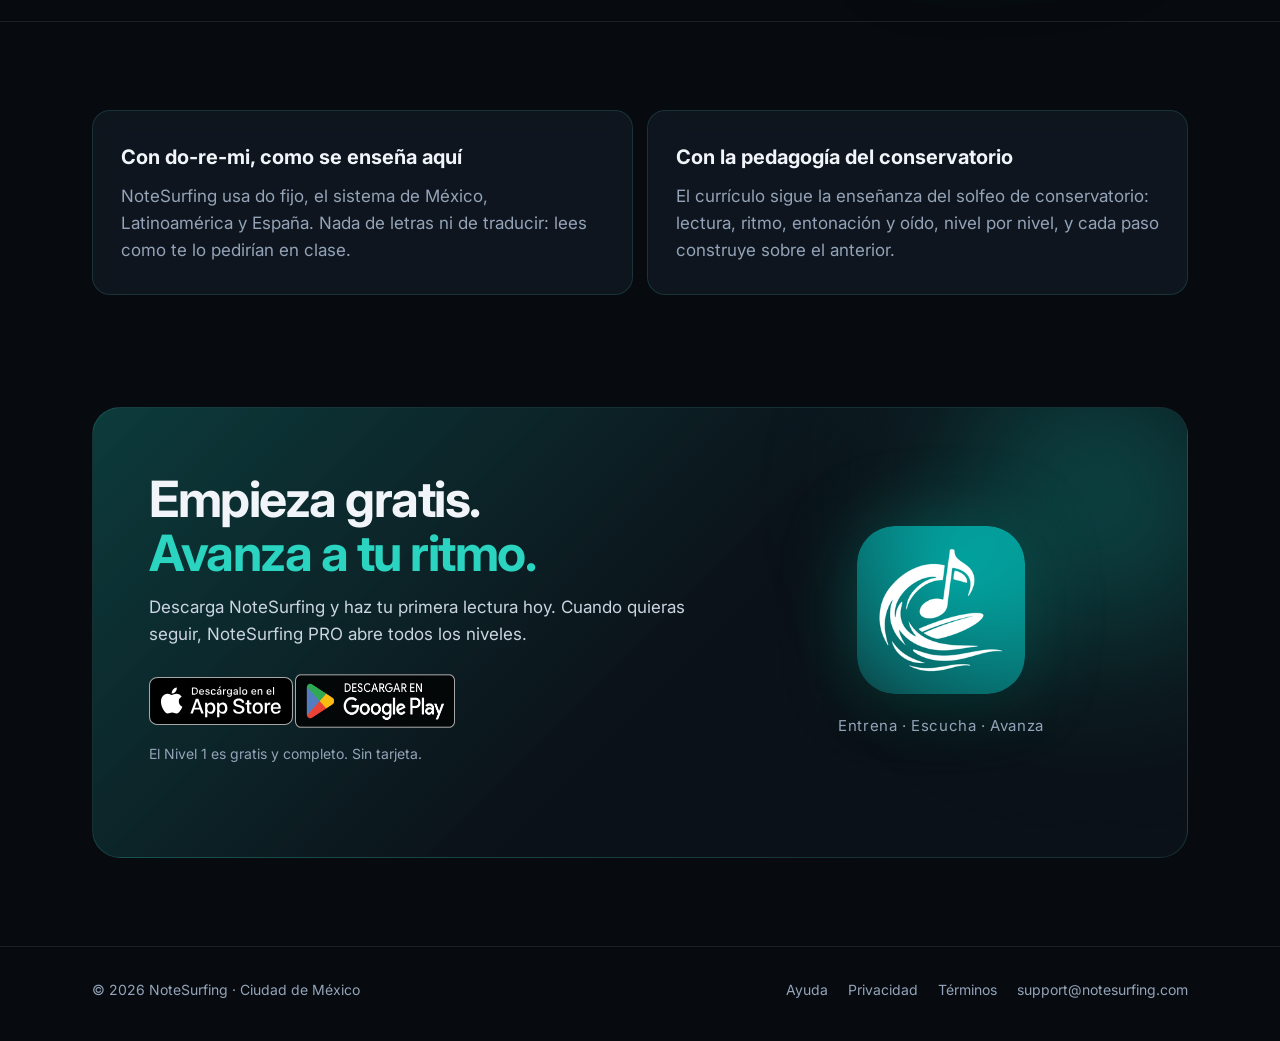
==== commit 9ac7395c: "Insignias: App Store en español + paso /descargar/ para medir clics y etiquetar tiendas Las insignia" ====
--- a/index.html
+++ b/index.html
@@ -51,7 +51,7 @@
           <div class="hero-cta">
             <a class="btn btn-primary btn-lg" href="#descargar">Empieza gratis <svg viewBox="0 0 24 24" fill="none" stroke="currentColor" stroke-width="2.4" stroke-linecap="round" stroke-linejoin="round"><path d="M5 12h14M13 6l6 6-6 6"/></svg></a>
           </div>
-          <div class="stores"><a href="https://apps.apple.com/mx/app/notesurfing/id6761601378"><img class="badge-apple" src="/assets/img/badge-appstore-en.svg" alt="Descargar en el App Store"></a><a href="https://play.google.com/store/apps/details?id=com.notesurfing.app"><img class="badge-play" src="/assets/img/badge-play-es.png" alt="Disponible en Google Play"></a></div>
+          <div class="stores"><a href="/descargar/ios/"><img class="badge-apple" src="/assets/img/badge-appstore-es.svg" alt="Descargar en el App Store"></a><a href="/descargar/android/"><img class="badge-play" src="/assets/img/badge-play-es.png" alt="Disponible en Google Play"></a></div>
           <div class="perks"><span><svg viewBox="0 0 24 24"><path d="M12 2a3 3 0 0 0-3 3v7a3 3 0 0 0 6 0V5a3 3 0 0 0-3-3z"/><path d="M19 10v2a7 7 0 0 1-14 0v-2"/></svg>Escucha tu voz</span><span><svg viewBox="0 0 24 24"><path d="M5 12l5 5L20 7"/></svg>Te corrige al instante</span><span><svg viewBox="0 0 24 24"><path d="M3 20h4v-4h4v-4h4V8h4V4"/></svg>Avanzas por niveles</span></div>
         </div>
         <div class="hero-visual">
@@ -119,7 +119,7 @@
           <div>
             <h2>Empieza gratis.<br><span class="accent">Avanza a tu ritmo.</span></h2>
             <p>Descarga NoteSurfing y haz tu primera lectura hoy. Cuando quieras seguir, NoteSurfing PRO abre todos los niveles.</p>
-            <div class="stores"><a href="https://apps.apple.com/mx/app/notesurfing/id6761601378"><img class="badge-apple" src="/assets/img/badge-appstore-en.svg" alt="Descargar en el App Store"></a><a href="https://play.google.com/store/apps/details?id=com.notesurfing.app"><img class="badge-play" src="/assets/img/badge-play-es.png" alt="Disponible en Google Play"></a></div>
+            <div class="stores"><a href="/descargar/ios/"><img class="badge-apple" src="/assets/img/badge-appstore-es.svg" alt="Descargar en el App Store"></a><a href="/descargar/android/"><img class="badge-play" src="/assets/img/badge-play-es.png" alt="Disponible en Google Play"></a></div>
             <p class="free">El Nivel 1 es gratis y completo. Sin tarjeta.</p>
           </div>
           <div class="cta-icon">
@@ -137,5 +137,13 @@
       <nav><a href="/soporte">Ayuda</a><a href="/privacidad">Privacidad</a><a href="/terminos">Términos</a><a href="mailto:support@notesurfing.com">support@notesurfing.com</a></nav>
     </div>
   </footer>
+<script>
+  // Reenvía los utm_* del anuncio a las insignias (/descargar/…), que etiquetan el link de la tienda.
+  (function () {
+    if (!location.search) return;
+    document.querySelectorAll('.stores a[href^="/descargar/"]').forEach(function (a) { a.href = a.getAttribute('href') + location.search; });
+  })();
+</script>
+<!-- Cloudflare Web Analytics --><script defer src='https://static.cloudflareinsights.com/beacon.min.js' data-cf-beacon='{"token": "9af2535e5bd248c894cbbb906febbbe5"}'></script><!-- End Cloudflare Web Analytics -->
 </body>
 </html>
